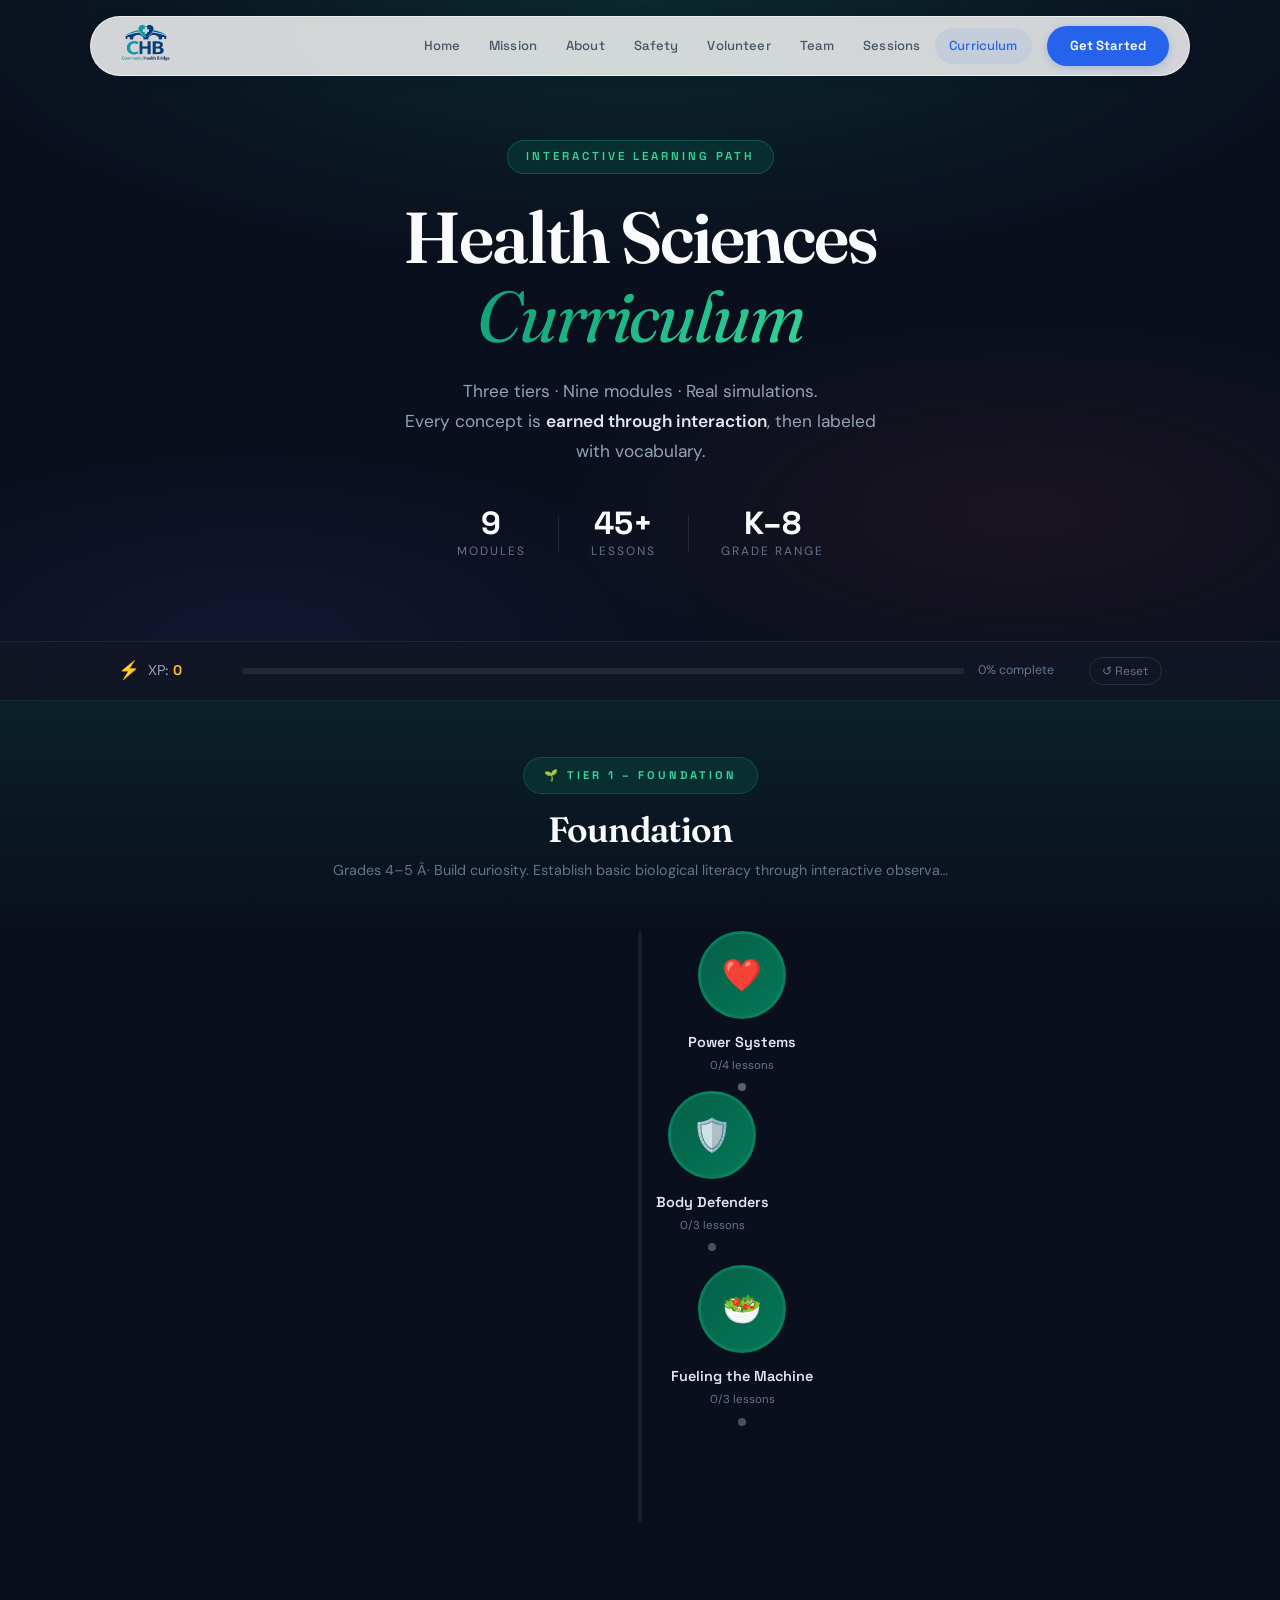
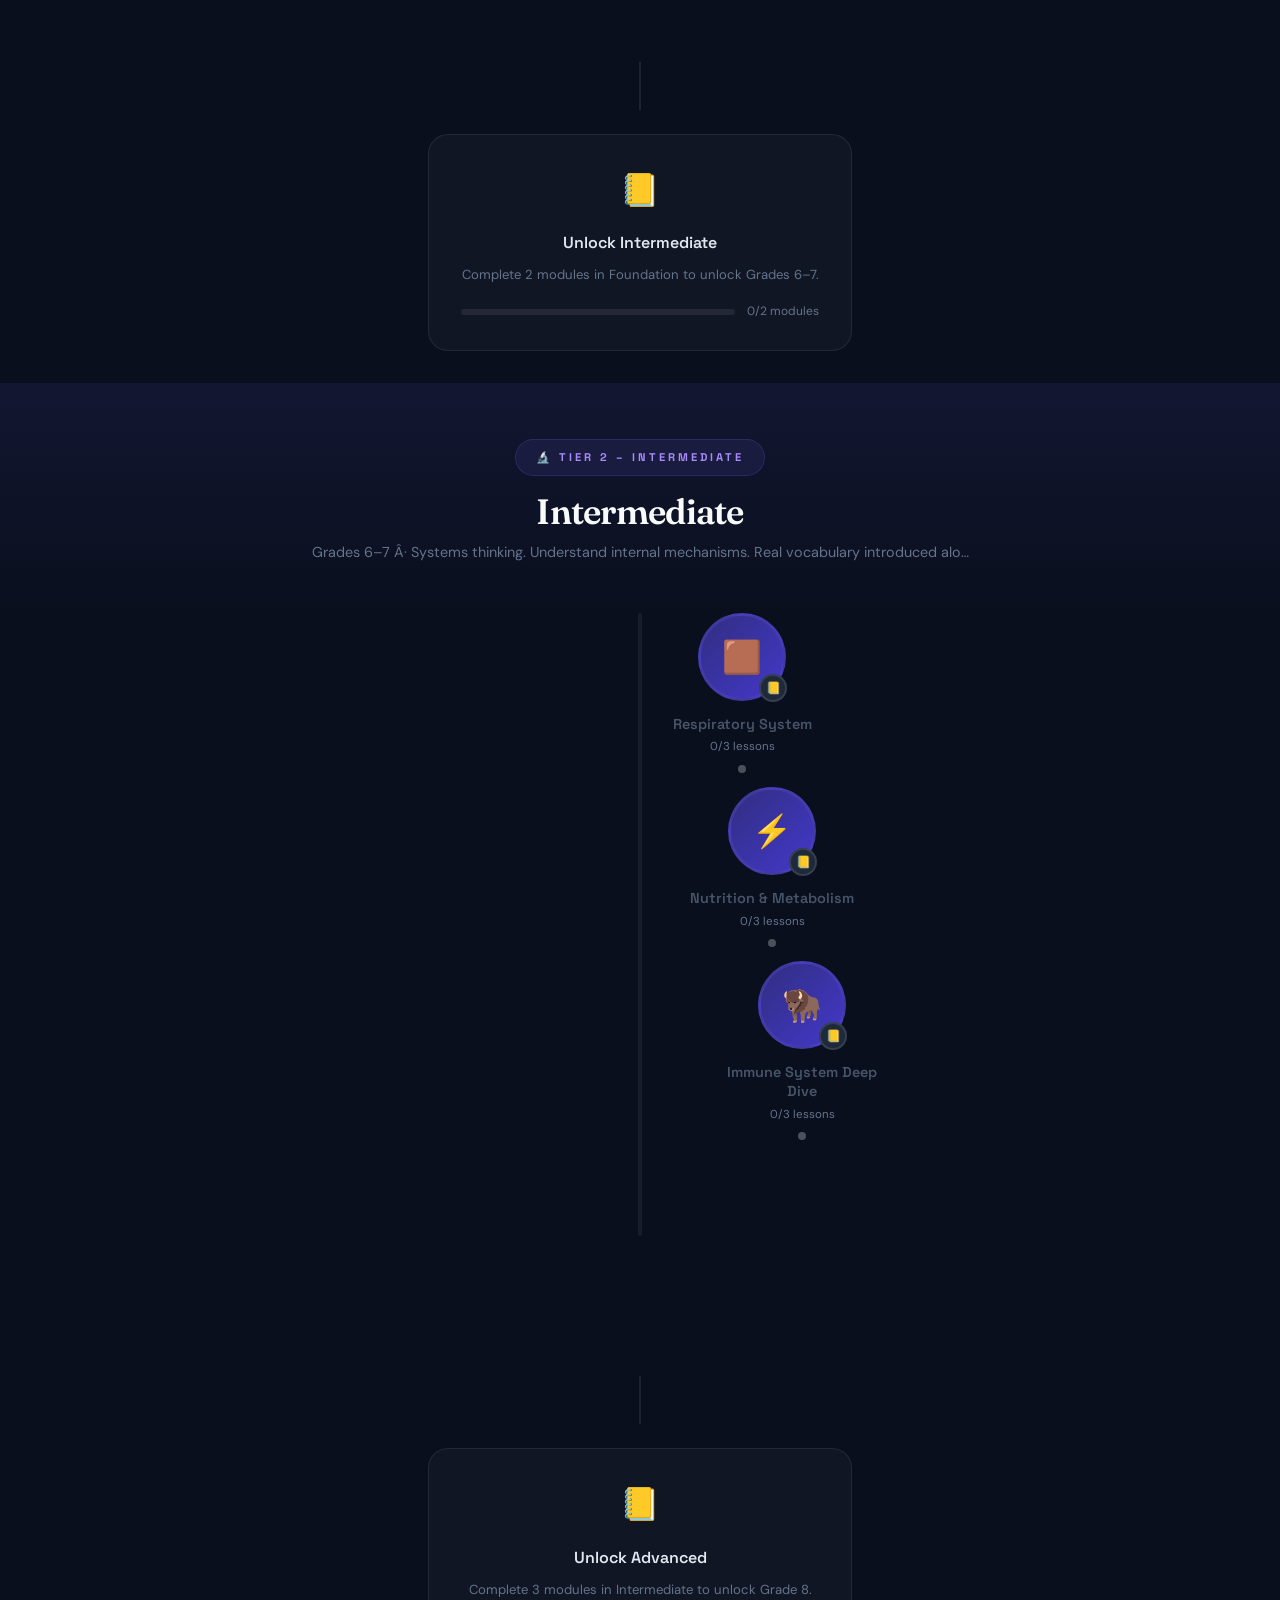
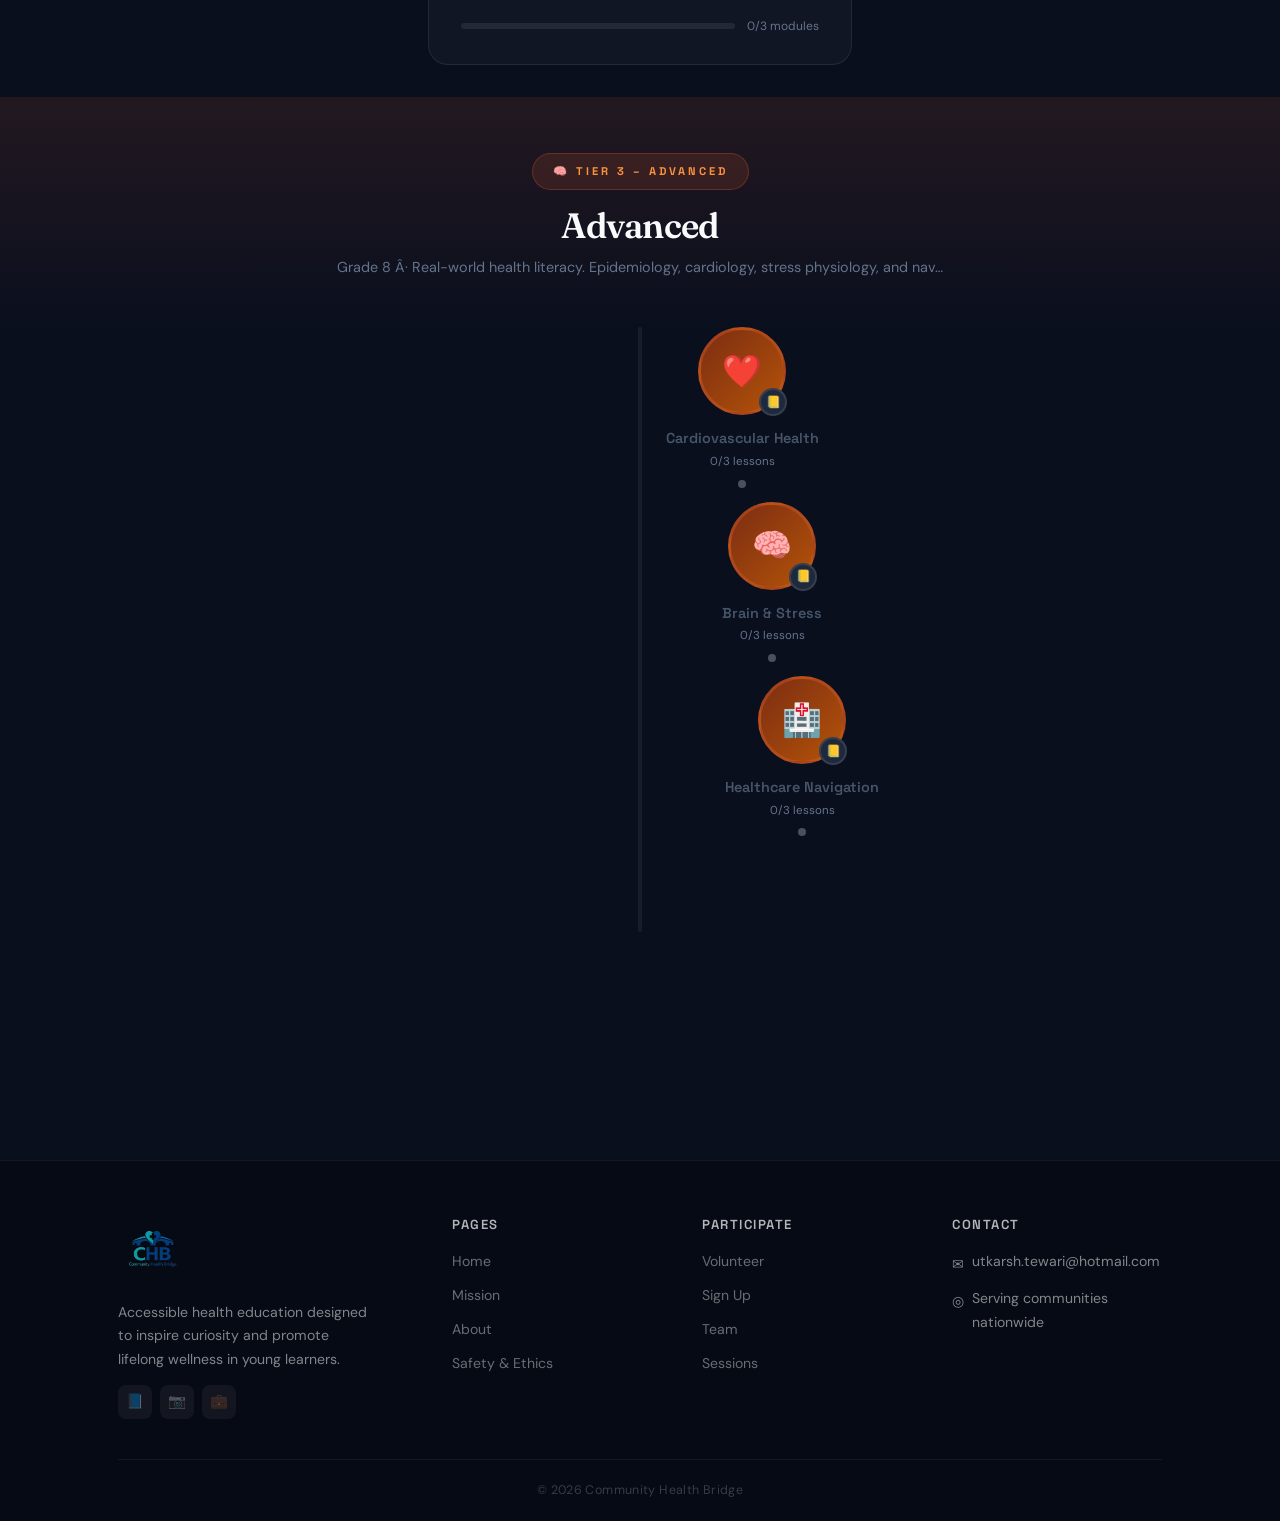
==== curriculum.html @ a16e83b5 "v4 added curriculum" ====
<!DOCTYPE html>
<html lang="en">
<head>
  <meta charset="UTF-8">
  <meta name="viewport" content="width=device-width, initial-scale=1.0">
  <meta name="description" content="CHB Health Sciences — Interactive curriculum for grades 4–8. Learn human biology through hands-on simulations.">
  <title>Curriculum — Community Health Bridge</title>
  <link rel="preconnect" href="https://fonts.googleapis.com">
  <link rel="preconnect" href="https://fonts.gstatic.com" crossorigin>
  <link href="https://fonts.googleapis.com/css2?family=DM+Sans:ital,wght@0,400;0,500;0,600;1,400;1,500&family=Space+Grotesk:wght@400;500;600;700&family=Fraunces:ital,wght@0,600;1,600&display=swap" rel="stylesheet">
  <link rel="stylesheet" href="styles.css">
  <link rel="stylesheet" href="curriculum.css">
</head>
<body class="curriculum-page">
  <div id="navbar-placeholder"></div>

  <!-- ======== HERO ======== -->
  <section class="curr-hero">
    <div class="curr-hero-bg"></div>
    <div class="container curr-hero-inner">
      <div class="curr-hero-badge">Interactive Learning Path</div>
      <h1 class="curr-hero-title">Health Sciences<br><em class="curr-hero-em">Curriculum</em></h1>
      <p class="curr-hero-sub">Three tiers · Nine modules · Real simulations.<br>Every concept is <strong>earned through interaction</strong>, then labeled with vocabulary.</p>
      <div class="curr-hero-stats">
        <div class="curr-stat"><span class="curr-stat-num">9</span><span class="curr-stat-label">Modules</span></div>
        <div class="curr-stat-div"></div>
        <div class="curr-stat"><span class="curr-stat-num">45+</span><span class="curr-stat-label">Lessons</span></div>
        <div class="curr-stat-div"></div>
        <div class="curr-stat"><span class="curr-stat-num">K–8</span><span class="curr-stat-label">Grade Range</span></div>
      </div>
    </div>
  </section>

  <!-- ======== XP BAR ======== -->
  <div class="curr-xp-bar" id="xp-bar">
    <div class="container curr-xp-inner">
      <div class="curr-xp-left">
        <span class="curr-xp-icon">⚡</span>
        <span class="curr-xp-label">XP: <strong id="xp-count">0</strong></span>
      </div>
      <div class="curr-xp-mid">
        <div class="curr-progress-track">
          <div class="curr-progress-fill" id="overall-progress-fill" style="width:0%"></div>
        </div>
        <span class="curr-xp-pct" id="overall-progress-pct">0% complete</span>
      </div>
      <div class="curr-xp-right">
        <button class="curr-reset-btn" id="reset-progress-btn" title="Reset progress">↺ Reset</button>
      </div>
    </div>
  </div>

  <!-- ======== LEARNING PATH ======== -->
  <main class="curr-path" id="curriculum-path">
    <!-- Populated by curriculum.js -->
  </main>

  <!-- ======== LESSON MODAL ======== -->
  <div class="lesson-overlay" id="lesson-overlay" aria-modal="true" role="dialog" aria-label="Lesson" hidden>
    <div class="lesson-modal" id="lesson-modal">
      <!-- Header -->
      <div class="lesson-header" id="lesson-header">
        <div class="lesson-header-left">
          <button class="lesson-close-btn" id="lesson-close-btn" aria-label="Close lesson">✕</button>
          <div class="lesson-breadcrumb" id="lesson-breadcrumb"></div>
        </div>
        <div class="lesson-progress-dots" id="lesson-progress-dots"></div>
        <div class="lesson-header-right">
          <span class="lesson-xp-badge" id="lesson-xp-badge">+10 XP</span>
        </div>
      </div>
      <!-- Content -->
      <div class="lesson-content" id="lesson-content"></div>
      <!-- Footer -->
      <div class="lesson-footer" id="lesson-footer">
        <button class="lesson-back-btn" id="lesson-back-btn">← Back</button>
        <button class="lesson-continue-btn" id="lesson-continue-btn">Continue →</button>
      </div>
    </div>
  </div>

  <!-- ======== MODULE OVERVIEW MODAL ======== -->
  <div class="module-overlay" id="module-overlay" hidden>
    <div class="module-modal" id="module-modal">
      <button class="lesson-close-btn module-close-btn" id="module-close-btn">✕</button>
      <div id="module-modal-content"></div>
    </div>
  </div>

  <!-- ======== XP TOAST ======== -->
  <div class="xp-toast" id="xp-toast" aria-live="polite"></div>

  <div id="footer-placeholder"></div>
  <script src="components.js"></script>
  <script>loadComponents('curriculum');</script>
  <script src="script.js"></script>
  <script src="curriculum.js"></script>
</body>
</html>
---- styles.css ----
/* ============================================
   Community Health Bridge — Liquid Glass Design
   Clean · Minimal · Glassmorphism
   ============================================ */

/* ---------- CSS Custom Properties ---------- */
:root {
  /* Colors — Clean Blue, no purple */
  --blue: #2563EB;
  --blue-light: #3b82f6;
  --blue-deep: #1e40af;
  --blue-bg: #0f1d3a;
  --blue-darkest: #0a1628;
  --teal: #06b6d4;
  --teal-muted: #22d3ee;
  --green: #34d399;

  --white: #ffffff;
  --off-white: #f8fafc;
  --gray-50: #f1f5f9;
  --gray-100: #e2e8f0;
  --gray-200: #cbd5e1;
  --gray-400: #94a3b8;
  --gray-500: #64748b;
  --gray-600: #475569;
  --gray-700: #334155;
  --gray-800: #1e293b;
  --gray-900: #0f172a;

  /* Glass */
  --glass-bg: rgba(255, 255, 255, 0.06);
  --glass-border: rgba(255, 255, 255, 0.1);
  --glass-blur: blur(20px);
  --glass-bg-light: rgba(255, 255, 255, 0.65);
  --glass-border-light: rgba(255, 255, 255, 0.8);
  --glass-blur-light: blur(16px);
  --glass-shadow: 0 8px 32px rgba(0, 0, 0, 0.08);
  --glass-shadow-hover: 0 16px 48px rgba(0, 0, 0, 0.12);

  /* Typography */
  --font-display: 'Space Grotesk', sans-serif;
  --font-body: 'DM Sans', sans-serif;

  /* Spacing */
  --section-py: 100px;
  --container-max: 1100px;

  /* Radius */
  --r-sm: 10px;
  --r-md: 14px;
  --r-lg: 20px;
  --r-xl: 28px;
  --r-pill: 100px;

  /* Transitions */
  --ease: cubic-bezier(0.4, 0, 0.2, 1);
  --t-fast: 0.18s var(--ease);
  --t-base: 0.3s var(--ease);
  --t-slow: 0.5s var(--ease);
}

/* ---------- Reset ---------- */
*,
*::before,
*::after {
  margin: 0;
  padding: 0;
  box-sizing: border-box;
}

html {
  scroll-behavior: smooth;
  scroll-padding-top: 80px;
}

body {
  font-family: var(--font-body);
  font-size: 16px;
  line-height: 1.7;
  color: var(--gray-700);
  background: var(--off-white);
  -webkit-font-smoothing: antialiased;
  -moz-osx-font-smoothing: grayscale;
  overflow-x: hidden;
}

img {
  max-width: 100%;
  height: auto;
  display: block;
}

a {
  text-decoration: none;
  color: inherit;
  transition: color var(--t-fast);
}

ul,
ol {
  list-style: none;
}

button {
  font-family: var(--font-body);
  cursor: pointer;
  border: none;
}

input,
select,
textarea {
  font-family: var(--font-body);
  font-size: 1rem;
}

/* ---------- Layout ---------- */
.container {
  max-width: var(--container-max);
  margin: 0 auto;
  padding: 0 28px;
}

.sr-only {
  position: absolute;
  width: 1px;
  height: 1px;
  padding: 0;
  margin: -1px;
  overflow: hidden;
  clip: rect(0, 0, 0, 0);
  white-space: nowrap;
  border: 0;
}


/* ---------- Typography System ---------- */
h1,
h2,
h3,
h4,
h5,
h6 {
  font-family: var(--font-display);
  font-weight: 700;
  line-height: 1.15;
  color: var(--gray-900);
  letter-spacing: -0.02em;
}

h1 {
  font-size: clamp(2.6rem, 5.5vw, 3.8rem);
  letter-spacing: -0.035em;
}

h2 {
  font-size: clamp(1.7rem, 3.5vw, 2.4rem);
  letter-spacing: -0.025em;
}

h3 {
  font-size: clamp(1.1rem, 2vw, 1.35rem);
}

/* Emphasis system — not just bold */
.label {
  display: inline-block;
  font-family: var(--font-display);
  font-size: 0.72rem;
  font-weight: 500;
  letter-spacing: 4px;
  text-transform: uppercase;
  color: var(--blue);
  margin-bottom: 16px;
}

.label--light {
  color: var(--teal-muted);
  opacity: 0.8;
}

.subtitle {
  font-size: 1.12rem;
  font-weight: 400;
  color: var(--gray-500);
  max-width: 540px;
  line-height: 1.75;
}

.subtitle--center {
  text-align: center;
  margin: 0 auto;
}

/* Italic emphasis */
em,
.em {
  font-style: italic;
  font-weight: 400;
  color: var(--blue);
}

/* Light-weight emphasis */
.light {
  font-weight: 300;
  letter-spacing: 0.01em;
}

/* Mono/technical emphasis */
.mono {
  font-family: 'Space Mono', 'DM Mono', monospace;
  font-size: 0.9em;
  letter-spacing: 0.03em;
}

/* Large quote text */
.lead {
  font-family: var(--font-display);
  font-size: 1.35rem;
  font-weight: 400;
  line-height: 1.65;
  color: var(--gray-800);
  letter-spacing: -0.01em;
}

.section-header {
  text-align: center;
  margin-bottom: 56px;
}

.section-header h2 {
  margin-bottom: 14px;
}


/* ---------- Buttons ---------- */
.btn {
  display: inline-flex;
  align-items: center;
  justify-content: center;
  gap: 8px;
  padding: 13px 32px;
  font-family: var(--font-display);
  font-size: 0.88rem;
  font-weight: 600;
  border-radius: var(--r-pill);
  transition: all var(--t-base);
  letter-spacing: 0.02em;
  cursor: pointer;
  line-height: 1;
}

.btn--solid {
  background: var(--blue);
  color: var(--white);
  box-shadow: 0 2px 12px rgba(37, 99, 235, 0.25);
}

.btn--solid:hover {
  background: var(--blue-light);
  transform: translateY(-2px);
  box-shadow: 0 8px 24px rgba(37, 99, 235, 0.3);
}

.btn--glass {
  background: rgba(255, 255, 255, 0.1);
  color: var(--white);
  border: 1px solid rgba(255, 255, 255, 0.2);
  backdrop-filter: blur(8px);
}

.btn--glass:hover {
  background: rgba(255, 255, 255, 0.18);
  border-color: rgba(255, 255, 255, 0.35);
  transform: translateY(-2px);
}

.btn--outline {
  background: transparent;
  color: var(--blue);
  border: 1.5px solid var(--gray-200);
}

.btn--outline:hover {
  border-color: var(--blue);
  background: rgba(37, 99, 235, 0.04);
  transform: translateY(-1px);
}

.btn--white {
  background: var(--white);
  color: var(--blue);
  box-shadow: 0 2px 12px rgba(0, 0, 0, 0.08);
}

.btn--white:hover {
  transform: translateY(-2px);
  box-shadow: 0 8px 24px rgba(0, 0, 0, 0.12);
}

.btn-group {
  display: flex;
  gap: 14px;
  flex-wrap: wrap;
}


/* ---------- Glass Card ---------- */
.glass-card {
  background: var(--glass-bg-light);
  backdrop-filter: var(--glass-blur-light);
  -webkit-backdrop-filter: var(--glass-blur-light);
  border: 1px solid var(--glass-border-light);
  border-radius: var(--r-lg);
  box-shadow: var(--glass-shadow);
  transition: all var(--t-base);
}

.glass-card:hover {
  box-shadow: var(--glass-shadow-hover);
  transform: translateY(-4px);
  border-color: rgba(37, 99, 235, 0.15);
}

/* Dark glass */
.glass-dark {
  background: var(--glass-bg);
  backdrop-filter: var(--glass-blur);
  -webkit-backdrop-filter: var(--glass-blur);
  border: 1px solid var(--glass-border);
  border-radius: var(--r-lg);
}


/* ---------- Scroll Animations ---------- */
.reveal {
  opacity: 0;
  transform: translateY(28px);
  transition: opacity 0.65s var(--ease), transform 0.65s var(--ease);
}

.reveal.visible {
  opacity: 1;
  transform: translateY(0);
}

.reveal-left {
  opacity: 0;
  transform: translateX(-32px);
  transition: opacity 0.65s var(--ease), transform 0.65s var(--ease);
}

.reveal-left.visible {
  opacity: 1;
  transform: translateX(0);
}

.reveal-right {
  opacity: 0;
  transform: translateX(32px);
  transition: opacity 0.65s var(--ease), transform 0.65s var(--ease);
}

.reveal-right.visible {
  opacity: 1;
  transform: translateX(0);
}

.delay-1 {
  transition-delay: 0.08s;
}

.delay-2 {
  transition-delay: 0.16s;
}

.delay-3 {
  transition-delay: 0.24s;
}

.delay-4 {
  transition-delay: 0.32s;
}


/* ============================================
   NAVBAR
   ============================================ */
#navbar-placeholder {
  min-height: 0;
}

.navbar {
  position: fixed;
  top: 16px;
  left: 50%;
  transform: translateX(-50%);
  z-index: 1000;
  width: calc(100% - 48px);
  max-width: 1100px;
  background: rgba(255, 255, 255, 0.82);
  backdrop-filter: blur(18px);
  -webkit-backdrop-filter: blur(18px);
  border: 1px solid rgba(255, 255, 255, 0.6);
  border-radius: 100px;
  box-shadow: 0 1px 20px rgba(0, 0, 0, 0.04);
  padding: 0 8px;
  height: 60px;
  transition: all var(--t-base);
}


.navbar .container {
  display: flex;
  align-items: center;
  justify-content: space-between;
  height: 100%;
  max-width: 100%;
  padding: 0 12px;
}

/* Logo */
.nav-logo {
  display: flex;
  align-items: center;
  gap: 10px;
  text-decoration: none;
}

.nav-logo:hover {
  opacity: 0.9;
}

.logo-img {
  height: 70px;
  width: auto;
  display: block;
}

.logo-mark {
  width: 34px;
  height: 34px;
  border-radius: 10px;
  background: linear-gradient(135deg, var(--blue), var(--teal));
  display: flex;
  align-items: center;
  justify-content: center;
  font-size: 0.95rem;
  color: var(--white);
  flex-shrink: 0;
}

.logo-text {
  font-family: var(--font-display);
  font-weight: 700;
  font-size: 0.95rem;
  line-height: 1.2;
  color: var(--white);
  letter-spacing: -0.01em;
  transition: color var(--t-base);
}

.logo-text span {
  display: block;
  font-weight: 400;
  font-size: 0.68rem;
  letter-spacing: 2px;
  text-transform: uppercase;
  opacity: 0.55;
}


/* Nav links */
.nav-menu {
  display: flex;
  align-items: center;
  gap: 1px;
}

.nav-link {
  padding: 7px 14px;
  font-family: var(--font-display);
  font-size: 0.82rem;
  font-weight: 500;
  color: var(--gray-600);
  border-radius: 100px;
  transition: all var(--t-fast);
  letter-spacing: 0.01em;
}

.nav-link:hover,
.nav-link.active {
  color: var(--blue);
  background: rgba(37, 99, 235, 0.08);
}


.nav-cta {
  margin-left: 14px;
  padding: 8px 22px;
  font-family: var(--font-display);
  font-size: 0.82rem;
  font-weight: 600;
  color: var(--white);
  background: var(--blue);
  border: 1px solid transparent;
  border-radius: var(--r-pill);
  transition: all var(--t-base);
  cursor: pointer;
  letter-spacing: 0.01em;
  box-shadow: 0 2px 10px rgba(37, 99, 235, 0.25);
}


.nav-cta:hover {
  background: rgba(255, 255, 255, 0.22);
  border-color: rgba(255, 255, 255, 0.4);
}

.navbar.scrolled .nav-cta:hover {
  background: var(--blue-light);
  box-shadow: 0 4px 16px rgba(37, 99, 235, 0.3);
}

/* Hamburger */
.nav-hamburger {
  display: none;
  flex-direction: column;
  gap: 5px;
  background: none;
  padding: 4px;
}

.nav-hamburger span {
  width: 22px;
  height: 2px;
  background: var(--white);
  border-radius: 2px;
  transition: all var(--t-base);
}

.navbar.scrolled .nav-hamburger span {
  background: var(--gray-700);
}

.nav-hamburger.open span:nth-child(1) {
  transform: rotate(45deg) translate(5px, 5px);
}

.nav-hamburger.open span:nth-child(2) {
  opacity: 0;
}

.nav-hamburger.open span:nth-child(3) {
  transform: rotate(-45deg) translate(5px, -5px);
}

.nav-overlay {
  display: none;
  position: fixed;
  inset: 0;
  background: rgba(0, 0, 0, 0.3);
  backdrop-filter: blur(4px);
  z-index: 999;
}

.nav-overlay.show {
  display: block;
}


/* ============================================
   PAGE HERO
   ============================================ */
.page-hero {
  position: relative;
  padding: 160px 0 88px;
  background: var(--blue-darkest);
  overflow: hidden;
  color: var(--white);
}

/* Liquid glass background */
.page-hero::before {
  content: '';
  position: absolute;
  inset: 0;
  background:
    radial-gradient(ellipse 60% 50% at 20% 80%, rgba(37, 99, 235, 0.25) 0%, transparent 70%),
    radial-gradient(ellipse 50% 40% at 75% 20%, rgba(6, 182, 212, 0.12) 0%, transparent 70%);
}

/* Subtle noise texture */
.page-hero::after {
  content: '';
  position: absolute;
  inset: 0;
  opacity: 0.03;
  background-image: url("data:image/svg+xml,%3Csvg viewBox='0 0 256 256' xmlns='http://www.w3.org/2000/svg'%3E%3Cfilter id='n'%3E%3CfeTurbulence type='fractalNoise' baseFrequency='0.85' numOctaves='4' stitchTiles='stitch'/%3E%3C/filter%3E%3Crect width='100%25' height='100%25' filter='url(%23n)'/%3E%3C/svg%3E");
}

.page-hero .container {
  position: relative;
  z-index: 2;
}

.page-hero h1 {
  color: var(--white);
  margin-bottom: 18px;
  max-width: 640px;
}

.page-hero .subtitle {
  color: rgba(255, 255, 255, 0.55);
  margin-bottom: 0;
}

/* Home hero — full viewport */
.hero--home {
  min-height: 100vh;
  display: flex;
  align-items: center;
  padding: 0;
}

.hero--home .container {
  display: grid;
  grid-template-columns: 1fr 1fr;
  gap: 56px;
  align-items: center;
  padding-top: 80px;
}

.hero-content {
  max-width: 520px;
}

.hero-eyebrow {
  display: inline-flex;
  align-items: center;
  gap: 10px;
  padding: 7px 18px;
  border-radius: var(--r-pill);
  font-family: var(--font-display);
  font-size: 0.76rem;
  font-weight: 500;
  letter-spacing: 1.5px;
  text-transform: uppercase;
  color: rgba(255, 255, 255, 0.7);
  margin-bottom: 28px;
  background: rgba(255, 255, 255, 0.06);
  border: 1px solid rgba(255, 255, 255, 0.1);
  backdrop-filter: blur(8px);
}

.hero-eyebrow .dot {
  width: 6px;
  height: 6px;
  background: var(--teal-muted);
  border-radius: 50%;
  animation: dot-pulse 2.5s ease infinite;
}

@keyframes dot-pulse {

  0%,
  100% {
    opacity: 1;
  }

  50% {
    opacity: 0.3;
  }
}

.hero-content h1 {
  max-width: none;
}

.hero-content .subtitle {
  color: rgba(255, 255, 255, 0.5);
  margin-bottom: 32px;
}

.hero-visual {
  position: relative;
  display: flex;
  justify-content: center;
}

.hero-visual img {
  width: 100%;
  max-width: 480px;
  border-radius: var(--r-xl);
  box-shadow: 0 24px 60px rgba(0, 0, 0, 0.4);
}

/* Floating glass accents on hero image */
.hero-visual::before {
  content: '';
  position: absolute;
  width: 160px;
  height: 160px;
  top: -20px;
  right: -10px;
  background: rgba(6, 182, 212, 0.08);
  border: 1px solid rgba(6, 182, 212, 0.12);
  border-radius: 50%;
  filter: blur(1px);
}

.hero-visual::after {
  content: '';
  position: absolute;
  width: 100px;
  height: 100px;
  bottom: -10px;
  left: 10px;
  background: rgba(37, 99, 235, 0.1);
  border: 1px solid rgba(37, 99, 235, 0.12);
  border-radius: 50%;
  filter: blur(1px);
}


/* ============================================
   CONTENT SECTIONS
   ============================================ */
.section {
  padding: var(--section-py) 0;
}

.section--tinted {
  background: var(--gray-50);
}

/* ---------- Two-column layout ---------- */
.split {
  display: grid;
  grid-template-columns: 1fr 1fr;
  gap: 64px;
  align-items: start;
}

.split--center {
  align-items: center;
}

/* ---------- Overview (homepage) ---------- */
.overview-text h2 {
  margin-bottom: 16px;
}

.overview-text p {
  color: var(--gray-500);
  margin-bottom: 14px;
  font-size: 1.02rem;
}

.tag-row {
  display: flex;
  flex-wrap: wrap;
  gap: 8px;
  margin-top: 24px;
}

.tag {
  display: inline-flex;
  align-items: center;
  gap: 6px;
  padding: 6px 16px;
  font-family: var(--font-display);
  font-size: 0.78rem;
  font-weight: 500;
  color: var(--blue);
  background: rgba(37, 99, 235, 0.06);
  border-radius: var(--r-pill);
  letter-spacing: 0.02em;
}

.tag::before {
  content: '';
  width: 5px;
  height: 5px;
  background: var(--blue);
  border-radius: 50%;
  opacity: 0.6;
}

.overview-graphic {
  border-radius: var(--r-xl);
  padding: 48px 36px;
  text-align: center;
  background: linear-gradient(145deg, var(--gray-50), rgba(37, 99, 235, 0.04));
  border: 1px solid var(--gray-100);
}

.overview-graphic .icon-lg {
  font-size: 3.2rem;
  margin-bottom: 14px;
}

.overview-graphic h3 {
  margin-bottom: 6px;
}

.overview-graphic p {
  color: var(--gray-500);
  font-size: 0.92rem;
}


/* ---------- Card Grids ---------- */
.card-grid {
  display: grid;
  gap: 22px;
}

.card-grid--4 {
  grid-template-columns: repeat(4, 1fr);
}

.card-grid--3 {
  grid-template-columns: repeat(3, 1fr);
}

.card-grid--2 {
  grid-template-columns: repeat(2, 1fr);
}

/* Program / Highlight Card */
.feature-card {
  padding: 32px 26px;
  position: relative;
  overflow: hidden;
}

.feature-card .card-icon {
  width: 48px;
  height: 48px;
  border-radius: var(--r-sm);
  background: rgba(37, 99, 235, 0.07);
  display: flex;
  align-items: center;
  justify-content: center;
  font-size: 1.3rem;
  margin-bottom: 18px;
  transition: all var(--t-base);
}

.feature-card:hover .card-icon {
  background: var(--blue);
  transform: scale(1.08);
}

.feature-card:hover .card-icon span {
  filter: brightness(10);
}

.feature-card h3 {
  font-size: 1.08rem;
  margin-bottom: 10px;
}

.feature-card p {
  color: var(--gray-500);
  font-size: 0.9rem;
  line-height: 1.65;
}

.feature-card .tag-list {
  display: flex;
  flex-wrap: wrap;
  gap: 6px;
  margin-top: 14px;
}

.feature-card .tag-list .mini-tag {
  padding: 3px 12px;
  background: rgba(37, 99, 235, 0.06);
  color: var(--blue);
  border-radius: var(--r-pill);
  font-size: 0.75rem;
  font-weight: 500;
  font-family: var(--font-display);
}

/* Accent line on hover */
.feature-card::after {
  content: '';
  position: absolute;
  top: 0;
  left: 0;
  right: 0;
  height: 2px;
  background: linear-gradient(90deg, var(--blue), var(--teal));
  transform: scaleX(0);
  transform-origin: left;
  transition: transform var(--t-base);
}

.feature-card:hover::after {
  transform: scaleX(1);
}


/* ---------- Why-item / Info-item ---------- */
.info-list {
  display: flex;
  flex-direction: column;
  gap: 14px;
}

.info-item {
  display: flex;
  align-items: flex-start;
  gap: 14px;
  padding: 20px;
  border-radius: var(--r-md);
  background: var(--white);
  border: 1px solid var(--gray-100);
  transition: all var(--t-base);
}

.info-item:hover {
  box-shadow: var(--glass-shadow);
  border-color: rgba(37, 99, 235, 0.1);
}

.info-icon {
  width: 42px;
  height: 42px;
  min-width: 42px;
  border-radius: var(--r-sm);
  background: rgba(37, 99, 235, 0.06);
  display: flex;
  align-items: center;
  justify-content: center;
  font-size: 1.1rem;
}

.info-item h4 {
  font-family: var(--font-display);
  font-size: 0.95rem;
  font-weight: 600;
  margin-bottom: 3px;
}

.info-item p {
  font-size: 0.88rem;
  color: var(--gray-500);
}


/* ---------- Mission ---------- */
.mission-quote {
  padding: 36px;
  border-left: 3px solid var(--blue);
  background: linear-gradient(135deg, rgba(37, 99, 235, 0.03), transparent);
  border-radius: 2px var(--r-lg) var(--r-lg) 2px;
}

.mission-quote .lead {
  margin-bottom: 14px;
}

.mission-quote p {
  color: var(--gray-500);
  font-size: 0.98rem;
}

.vision-card {
  margin-top: 28px;
  padding: 28px 32px;
  border-radius: var(--r-md);
  background: var(--gray-50);
  border: 1px solid var(--gray-100);
}

.vision-card h3 {
  color: var(--blue);
  font-size: 1.05rem;
  margin-bottom: 10px;
}

.vision-card p {
  color: var(--gray-500);
  font-size: 0.95rem;
}


/* ---------- Volunteer ---------- */
.role-list {
  display: flex;
  flex-direction: column;
  gap: 12px;
}

.role-card {
  display: flex;
  align-items: center;
  gap: 14px;
  padding: 18px 20px;
  border-radius: var(--r-md);
  background: var(--white);
  border: 1px solid var(--gray-100);
  transition: all var(--t-base);
}

.role-card:hover {
  border-color: rgba(37, 99, 235, 0.2);
  box-shadow: var(--glass-shadow);
}

.role-icon {
  width: 40px;
  height: 40px;
  min-width: 40px;
  border-radius: var(--r-sm);
  background: rgba(37, 99, 235, 0.06);
  display: flex;
  align-items: center;
  justify-content: center;
  font-size: 1.05rem;
}

.role-card h4 {
  font-family: var(--font-display);
  font-size: 0.92rem;
  font-weight: 600;
}

.role-card p {
  font-size: 0.82rem;
  color: var(--gray-500);
  margin-top: 2px;
}

.check-list {
  display: flex;
  flex-direction: column;
  gap: 10px;
}

.check-list li {
  display: flex;
  align-items: center;
  gap: 10px;
  font-size: 0.92rem;
  color: var(--gray-600);
}

.check-list li::before {
  content: '✓';
  width: 22px;
  height: 22px;
  min-width: 22px;
  background: rgba(37, 99, 235, 0.07);
  color: var(--blue);
  border-radius: 50%;
  display: flex;
  align-items: center;
  justify-content: center;
  font-size: 0.65rem;
  font-weight: 700;
}

.vol-section {
  margin-bottom: 28px;
}

.vol-section h4 {
  font-family: var(--font-display);
  font-size: 0.88rem;
  font-weight: 600;
  letter-spacing: 1.5px;
  text-transform: uppercase;
  color: var(--gray-400);
  margin-bottom: 14px;
}


/* ---------- Sign Up / Form ---------- */
.split--signup {
  grid-template-columns: 1fr 1.1fr;
}


.signup-info h3 {
  margin-bottom: 14px;
  font-size: 1.25rem;
}

.signup-info p {
  color: var(--gray-500);
  margin-bottom: 28px;
  font-size: 1rem;
  line-height: 1.7;
}

.benefit-list {
  display: flex;
  flex-direction: column;
  gap: 18px;
}

.benefit {
  display: flex;
  align-items: flex-start;
  gap: 14px;
}

.benefit-icon {
  width: 40px;
  height: 40px;
  min-width: 40px;
  border-radius: var(--r-sm);
  background: rgba(37, 99, 235, 0.06);
  display: flex;
  align-items: center;
  justify-content: center;
  font-size: 1rem;
}

.benefit h4 {
  font-family: var(--font-display);
  font-size: 0.92rem;
  font-weight: 600;
  margin-bottom: 2px;
}

.benefit p {
  font-size: 0.86rem;
  color: var(--gray-500);
  margin-bottom: 0;
}

.form-card {
  padding: 36px;
  border-radius: var(--r-xl);
  background: var(--white);
  border: 1px solid var(--gray-100);
  box-shadow: var(--glass-shadow);
}

.form-group {
  margin-bottom: 18px;
}

.form-group label {
  display: block;
  font-family: var(--font-display);
  font-size: 0.82rem;
  font-weight: 600;
  color: var(--gray-700);
  margin-bottom: 6px;
  letter-spacing: 0.02em;
}

.form-group label .req {
  color: #ef4444;
  margin-left: 2px;
}

.form-group label .opt {
  color: var(--gray-400);
  font-weight: 400;
  font-size: 0.78rem;
}

.form-group input,
.form-group select,
.form-group textarea {
  width: 100%;
  padding: 11px 14px;
  background: var(--gray-50);
  border: 1.5px solid var(--gray-100);
  border-radius: var(--r-sm);
  color: var(--gray-800);
  transition: all var(--t-fast);
}

.form-group input:focus,
.form-group select:focus,
.form-group textarea:focus {
  border-color: var(--blue);
  box-shadow: 0 0 0 3px rgba(37, 99, 235, 0.08);
  outline: none;
  background: var(--white);
}

.form-group textarea {
  resize: vertical;
  min-height: 90px;
}

.form-row {
  display: grid;
  grid-template-columns: 1fr 1fr;
  gap: 14px;
}

.form-submit {
  width: 100%;
  padding: 14px;
  font-size: 0.95rem;
  border-radius: var(--r-pill);
  margin-top: 4px;
}

.form-success {
  display: none;
  text-align: center;
  padding: 40px 20px;
}

.form-success.show {
  display: block;
}

.form-success-icon {
  width: 56px;
  height: 56px;
  margin: 0 auto 14px;
  background: rgba(37, 99, 235, 0.07);
  border-radius: 50%;
  display: flex;
  align-items: center;
  justify-content: center;
  font-size: 1.5rem;
}

.form-success h3 {
  font-size: 1.2rem;
  margin-bottom: 6px;
}

.form-success p {
  color: var(--gray-500);
  font-size: 0.92rem;
}


/* ---------- Team ---------- */
.team-grid {
  display: grid;
  grid-template-columns: repeat(4, 1fr);
  gap: 24px;
}

.team-card {
  padding: 32px 22px;
  text-align: center;
}

.team-avatar {
  width: 80px;
  height: 80px;
  border-radius: 50%;
  background: linear-gradient(135deg, rgba(37, 99, 235, 0.08), rgba(6, 182, 212, 0.08));
  border: 2px solid var(--glass-border-light);
  display: flex;
  align-items: center;
  justify-content: center;
  font-size: 2rem;
  margin: 0 auto 18px;
  transition: all var(--t-base);
}

.team-card:hover .team-avatar {
  transform: scale(1.08);
  border-color: var(--blue);
  background: linear-gradient(135deg, rgba(37, 99, 235, 0.14), rgba(6, 182, 212, 0.14));
}

.team-photo {
  width: 110px;
  height: 110px;
  border-radius: 50%;
  object-fit: cover;
  margin: 0 auto 18px;
  border: 3px solid var(--gray-50);
  box-shadow: 0 4px 14px rgba(0, 0, 0, 0.06);
  transition: all var(--t-base);
}

.team-card:hover .team-photo {
  border-color: var(--blue);
  transform: scale(1.05);
}

.team-card h3 {
  font-size: 1.05rem;
  margin-bottom: 4px;
}

.team-role {
  font-family: var(--font-display);
  font-size: 0.8rem;
  font-weight: 500;
  color: var(--blue);
  margin-bottom: 12px;
  letter-spacing: 0.03em;
}

.team-bio {
  font-size: 0.86rem;
  color: var(--gray-500);
  line-height: 1.6;
}


/* ---------- Sessions ---------- */
.session-card {
  padding: 30px;
  position: relative;
  overflow: hidden;
}

.session-card::before {
  content: '';
  position: absolute;
  top: 0;
  left: 0;
  right: 0;
  height: 2px;
  background: linear-gradient(90deg, var(--blue), var(--teal));
}

.session-date {
  display: inline-flex;
  align-items: center;
  gap: 6px;
  padding: 5px 14px;
  background: rgba(37, 99, 235, 0.06);
  color: var(--blue);
  border-radius: var(--r-pill);
  font-family: var(--font-display);
  font-size: 0.78rem;
  font-weight: 600;
  margin-bottom: 14px;
  letter-spacing: 0.02em;
}

.session-card h3 {
  font-size: 1.06rem;
  margin-bottom: 6px;
}

.session-location {
  display: flex;
  align-items: center;
  gap: 6px;
  font-size: 0.84rem;
  color: var(--gray-400);
  margin-bottom: 12px;
  font-style: italic;
}

.session-card>p {
  color: var(--gray-500);
  font-size: 0.9rem;
  line-height: 1.65;
}


/* ---------- CTA Banner ---------- */
.cta-banner {
  padding: 80px 0;
  background: var(--blue-darkest);
  text-align: center;
  position: relative;
  overflow: hidden;
}

.cta-banner::before {
  content: '';
  position: absolute;
  inset: 0;
  background:
    radial-gradient(ellipse 50% 50% at 30% 50%, rgba(37, 99, 235, 0.2) 0%, transparent 70%),
    radial-gradient(ellipse 40% 50% at 70% 50%, rgba(6, 182, 212, 0.1) 0%, transparent 70%);
}

.cta-banner .container {
  position: relative;
  z-index: 2;
}

.cta-banner h2 {
  color: var(--white);
  margin-bottom: 12px;
}

.cta-banner p {
  color: rgba(255, 255, 255, 0.5);
  font-size: 1.05rem;
  max-width: 480px;
  margin: 0 auto 28px;
}

.cta-banner .btn-group {
  justify-content: center;
}


/* ============================================
   FOOTER
   ============================================ */
#footer-placeholder {
  min-height: 0;
}

.footer {
  background: var(--gray-900);
  color: rgba(255, 255, 255, 0.5);
  padding: 56px 0 0;
}

.footer-grid {
  display: grid;
  grid-template-columns: 1.4fr 1fr 1fr 1fr;
  gap: 40px;
  padding-bottom: 40px;
  border-bottom: 1px solid rgba(255, 255, 255, 0.06);
}

.footer-brand .nav-logo {
  margin-bottom: 14px;
}

.footer-brand .logo-text {
  color: var(--white);
}

.footer-brand p {
  font-size: 0.88rem;
  line-height: 1.65;
  max-width: 260px;
}

.footer-social {
  display: flex;
  gap: 8px;
  margin-top: 14px;
}

.footer-social a {
  width: 34px;
  height: 34px;
  display: flex;
  align-items: center;
  justify-content: center;
  background: rgba(255, 255, 255, 0.05);
  border-radius: 8px;
  font-size: 0.9rem;
  color: rgba(255, 255, 255, 0.35);
  transition: all var(--t-base);
}

.footer-social a:hover {
  background: var(--blue);
  color: var(--white);
  transform: translateY(-2px);
}

.footer-col h4 {
  color: var(--white);
  font-family: var(--font-display);
  font-size: 0.82rem;
  font-weight: 600;
  letter-spacing: 1.5px;
  text-transform: uppercase;
  margin-bottom: 18px;
  opacity: 0.7;
}

.footer-links {
  display: flex;
  flex-direction: column;
  gap: 10px;
}

.footer-links a {
  font-size: 0.88rem;
  color: rgba(255, 255, 255, 0.4);
  transition: all var(--t-fast);
}

.footer-links a:hover {
  color: var(--teal-muted);
  padding-left: 3px;
}

.footer-contact {
  display: flex;
  flex-direction: column;
  gap: 10px;
}

.footer-contact-item {
  display: flex;
  align-items: flex-start;
  gap: 8px;
  font-size: 0.88rem;
}

.footer-contact-item span:first-child {
  font-size: 0.9rem;
  margin-top: 2px;
}

.footer-bottom {
  padding: 20px 0;
  text-align: center;
  font-size: 0.78rem;
  color: rgba(255, 255, 255, 0.2);
  letter-spacing: 0.03em;
}


/* ============================================
   RESPONSIVE
   ============================================ */
@media (max-width: 1024px) {
  .card-grid--4 {
    grid-template-columns: repeat(2, 1fr);
  }

  .card-grid--3 {
    grid-template-columns: repeat(2, 1fr);
  }

  .team-grid {
    grid-template-columns: repeat(2, 1fr);
  }

  .footer-grid {
    grid-template-columns: 1fr 1fr;
    gap: 32px;
  }
}

@media (max-width: 768px) {
  :root {
    --section-py: 68px;
  }

  .nav-hamburger {
    display: flex;
  }

  .nav-menu {
    position: fixed;
    top: 0;
    right: -100%;
    width: 280px;
    height: 100vh;
    background: var(--white);
    flex-direction: column;
    align-items: flex-start;
    padding: 80px 24px 24px;
    gap: 2px;
    box-shadow: -5px 0 30px rgba(0, 0, 0, 0.08);
    transition: right var(--t-base);
    z-index: 1001;
  }

  .nav-menu.open {
    right: 0;
  }

  .nav-link {
    color: var(--gray-600);
    width: 100%;
    padding: 12px 14px;
  }

  .nav-link:hover,
  .nav-link.active {
    color: var(--blue);
    background: rgba(37, 99, 235, 0.06);
  }

  .nav-cta {
    margin-left: 0;
    margin-top: 10px;
    width: 100%;
    text-align: center;
    background: var(--blue);
    color: var(--white);
    border-color: transparent;
  }

  .hero--home .container {
    grid-template-columns: 1fr;
    gap: 36px;
    text-align: center;
  }

  .hero-content .subtitle {
    margin-left: auto;
    margin-right: auto;
  }

  .hero-content .btn-group {
    justify-content: center;
  }

  .page-hero {
    padding: 130px 0 64px;
  }

  .split {
    grid-template-columns: 1fr !important;
    gap: 36px;
  }

  .card-grid--4,
  .card-grid--3,
  .card-grid--2 {
    grid-template-columns: 1fr;
  }

  .team-grid {
    grid-template-columns: 1fr;
    max-width: 340px;
    margin: 0 auto;
  }

  .form-row {
    grid-template-columns: 1fr;
  }

  .form-card {
    padding: 24px 20px;
    border-radius: var(--r-lg);
  }

  .form-group input,
  .form-group select,
  .form-group textarea {
    font-size: 16px; /* prevents iOS auto-zoom */
    padding: 12px 14px;
  }

  .form-submit {
    padding: 14px;
    font-size: 1rem;
  }

  .footer-grid {
    grid-template-columns: 1fr;
    gap: 28px;
  }
}

@media (max-width: 480px) {
  .btn {
    width: 100%;
  }

  .btn-group {
    flex-direction: column;
  }

  .container {
    padding: 0 16px;
  }

  .form-card {
    padding: 18px 16px;
  }

  .signup-info h3,
  .form-card > h3 {
    font-size: 1.1rem;
  }
}
---- curriculum.css ----
/* ============================================
   CHB Curriculum — Brilliant/Duolingo Style
   ============================================ */

/* ---------- Curriculum Page Base ---------- */
.curriculum-page {
  background: #0a0f1e;
  color: #e2e8f0;
}

.curriculum-page .footer {
  background: #060a14;
  border-top: 1px solid rgba(255,255,255,0.06);
}

/* ---------- Hero ---------- */
.curr-hero {
  position: relative;
  padding: 140px 0 80px;
  overflow: hidden;
  text-align: center;
}

.curr-hero-bg {
  position: absolute;
  inset: 0;
  background:
    radial-gradient(ellipse 80% 60% at 50% 0%, rgba(13,158,117,0.18) 0%, transparent 70%),
    radial-gradient(ellipse 60% 50% at 20% 100%, rgba(83,74,183,0.12) 0%, transparent 60%),
    radial-gradient(ellipse 60% 50% at 80% 80%, rgba(216,90,48,0.08) 0%, transparent 60%),
    #0a0f1e;
  z-index: 0;
}

.curr-hero-inner {
  position: relative;
  z-index: 1;
}

.curr-hero-badge {
  display: inline-block;
  padding: 6px 18px;
  background: rgba(13,158,117,0.15);
  border: 1px solid rgba(13,158,117,0.35);
  border-radius: 100px;
  font-family: var(--font-display);
  font-size: 0.72rem;
  font-weight: 600;
  letter-spacing: 3px;
  text-transform: uppercase;
  color: #34d399;
  margin-bottom: 24px;
}

.curr-hero-title {
  font-family: 'Fraunces', 'Space Grotesk', serif;
  font-size: clamp(2.8rem, 6vw, 4.5rem);
  font-weight: 600;
  line-height: 1.1;
  color: #f8fafc;
  letter-spacing: -0.03em;
  margin-bottom: 20px;
}

.curr-hero-em {
  font-style: italic;
  background: linear-gradient(135deg, #0D9E75, #34d399);
  -webkit-background-clip: text;
  -webkit-text-fill-color: transparent;
  background-clip: text;
}

.curr-hero-sub {
  font-size: 1.08rem;
  color: #94a3b8;
  max-width: 480px;
  margin: 0 auto 40px;
  line-height: 1.75;
}

.curr-hero-sub strong {
  color: #e2e8f0;
  font-weight: 600;
}

.curr-hero-stats {
  display: flex;
  align-items: center;
  justify-content: center;
  gap: 32px;
}

.curr-stat {
  display: flex;
  flex-direction: column;
  align-items: center;
  gap: 2px;
}

.curr-stat-num {
  font-family: var(--font-display);
  font-size: 2rem;
  font-weight: 700;
  color: #f8fafc;
  line-height: 1;
}

.curr-stat-label {
  font-size: 0.75rem;
  color: #64748b;
  text-transform: uppercase;
  letter-spacing: 2px;
}

.curr-stat-div {
  width: 1px;
  height: 36px;
  background: rgba(255,255,255,0.1);
}

/* ---------- XP Bar ---------- */
.curr-xp-bar {
  background: rgba(255,255,255,0.03);
  border-top: 1px solid rgba(255,255,255,0.06);
  border-bottom: 1px solid rgba(255,255,255,0.06);
  padding: 14px 0;
  position: sticky;
  top: 76px;
  z-index: 90;
  backdrop-filter: blur(16px);
}

.curr-xp-inner {
  display: flex;
  align-items: center;
  gap: 24px;
}

.curr-xp-left {
  display: flex;
  align-items: center;
  gap: 8px;
  min-width: 100px;
}

.curr-xp-icon {
  font-size: 1.1rem;
}

.curr-xp-label {
  font-family: var(--font-display);
  font-size: 0.88rem;
  color: #94a3b8;
}

.curr-xp-label strong {
  color: #fbbf24;
}

.curr-xp-mid {
  flex: 1;
  display: flex;
  align-items: center;
  gap: 14px;
}

.curr-progress-track {
  flex: 1;
  height: 6px;
  background: rgba(255,255,255,0.08);
  border-radius: 100px;
  overflow: hidden;
}

.curr-progress-fill {
  height: 100%;
  background: linear-gradient(90deg, #0D9E75, #34d399);
  border-radius: 100px;
  transition: width 0.6s cubic-bezier(0.4, 0, 0.2, 1);
}

.curr-xp-pct {
  font-size: 0.78rem;
  color: #64748b;
  white-space: nowrap;
  min-width: 80px;
}

.curr-xp-right {
  min-width: 80px;
  display: flex;
  justify-content: flex-end;
}

.curr-reset-btn {
  background: transparent;
  border: 1px solid rgba(255,255,255,0.1);
  color: #64748b;
  font-size: 0.75rem;
  padding: 5px 12px;
  border-radius: 100px;
  cursor: pointer;
  font-family: var(--font-display);
  transition: all 0.2s;
}

.curr-reset-btn:hover {
  border-color: rgba(255,255,255,0.2);
  color: #94a3b8;
}

/* ---------- Learning Path ---------- */
.curr-path {
  padding-bottom: 120px;
}

/* ---------- Tier Section ---------- */
.tier-section {
  padding: 0 0 60px;
  position: relative;
}

.tier-banner {
  padding: 56px 0 48px;
  position: relative;
  text-align: center;
}

.tier-banner-inner {
  position: relative;
  z-index: 1;
}

.tier-t1 .tier-banner { background: linear-gradient(180deg, rgba(13,158,117,0.12) 0%, transparent 100%); }
.tier-t2 .tier-banner { background: linear-gradient(180deg, rgba(83,74,183,0.12) 0%, transparent 100%); }
.tier-t3 .tier-banner { background: linear-gradient(180deg, rgba(216,90,48,0.12) 0%, transparent 100%); }

.tier-badge {
  display: inline-flex;
  align-items: center;
  gap: 8px;
  padding: 8px 20px;
  border-radius: 100px;
  font-family: var(--font-display);
  font-size: 0.7rem;
  font-weight: 700;
  letter-spacing: 3px;
  text-transform: uppercase;
  margin-bottom: 16px;
}

.tier-t1 .tier-badge { background: rgba(13,158,117,0.15); border: 1px solid rgba(13,158,117,0.3); color: #34d399; }
.tier-t2 .tier-badge { background: rgba(83,74,183,0.15); border: 1px solid rgba(83,74,183,0.3); color: #a78bfa; }
.tier-t3 .tier-badge { background: rgba(216,90,48,0.15); border: 1px solid rgba(216,90,48,0.3); color: #fb923c; }

.tier-title {
  font-family: 'Fraunces', var(--font-display), serif;
  font-size: clamp(1.6rem, 3vw, 2.2rem);
  font-weight: 600;
  color: #f8fafc;
  margin-bottom: 8px;
  letter-spacing: -0.02em;
}

.tier-subtitle {
  font-size: 0.9rem;
  color: #64748b;
}

/* ---------- Module Path Nodes ---------- */
.tier-nodes-wrapper {
  max-width: 560px;
  margin: 0 auto;
  padding: 0 28px;
  position: relative;
}

.path-line {
  position: absolute;
  left: 50%;
  transform: translateX(-50%);
  width: 4px;
  background: rgba(255,255,255,0.06);
  border-radius: 4px;
  top: 0;
  bottom: 0;
  z-index: 0;
}

.tier-t1 .path-line-fill { background: linear-gradient(180deg, #0D9E75, rgba(13,158,117,0.2)); }
.tier-t2 .path-line-fill { background: linear-gradient(180deg, #534AB7, rgba(83,74,183,0.2)); }
.tier-t3 .path-line-fill { background: linear-gradient(180deg, #D85A30, rgba(216,90,48,0.2)); }

.path-line-fill {
  width: 100%;
  height: 0%;
  border-radius: 4px;
  transition: height 0.8s ease;
}

.module-node-wrapper {
  display: flex;
  justify-content: center;
  position: relative;
  z-index: 1;
  margin: 0 0 48px;
}

.module-node-wrapper:nth-child(even) { justify-content: flex-end; padding-right: 60px; }
.module-node-wrapper:nth-child(odd) { justify-content: flex-start; padding-left: 60px; }
.module-node-wrapper:first-child { justify-content: center; padding: 0; }

.module-node {
  display: flex;
  flex-direction: column;
  align-items: center;
  gap: 14px;
  cursor: pointer;
  transition: transform 0.2s cubic-bezier(0.4, 0, 0.2, 1);
  position: relative;
  width: 180px;
}

.module-node:hover:not(.locked) { transform: translateY(-4px); }
.module-node.locked { cursor: not-allowed; opacity: 0.4; }
.module-node.locked:hover { transform: none; }

.module-node-circle {
  width: 88px;
  height: 88px;
  border-radius: 50%;
  display: flex;
  align-items: center;
  justify-content: center;
  font-size: 2rem;
  position: relative;
  transition: all 0.3s cubic-bezier(0.4, 0, 0.2, 1);
  flex-shrink: 0;
}

/* Tier colors for nodes */
.tier-t1 .module-node-circle {
  background: linear-gradient(135deg, #065f46, #047857);
  border: 3px solid rgba(13,158,117,0.4);
  box-shadow: 0 0 0 0 rgba(13,158,117,0);
}

.tier-t1 .module-node:not(.locked):hover .module-node-circle {
  border-color: #0D9E75;
  box-shadow: 0 0 0 8px rgba(13,158,117,0.12), 0 8px 32px rgba(13,158,117,0.25);
}

.tier-t1 .module-node.completed .module-node-circle {
  background: linear-gradient(135deg, #0D9E75, #34d399);
  border-color: #34d399;
  box-shadow: 0 0 0 6px rgba(13,158,117,0.15), 0 8px 24px rgba(13,158,117,0.3);
}

.tier-t2 .module-node-circle {
  background: linear-gradient(135deg, #312e81, #4338ca);
  border: 3px solid rgba(83,74,183,0.4);
  box-shadow: 0 0 0 0 rgba(83,74,183,0);
}

.tier-t2 .module-node:not(.locked):hover .module-node-circle {
  border-color: #534AB7;
  box-shadow: 0 0 0 8px rgba(83,74,183,0.12), 0 8px 32px rgba(83,74,183,0.25);
}

.tier-t2 .module-node.completed .module-node-circle {
  background: linear-gradient(135deg, #534AB7, #a78bfa);
  border-color: #a78bfa;
  box-shadow: 0 0 0 6px rgba(83,74,183,0.15), 0 8px 24px rgba(83,74,183,0.3);
}

.tier-t3 .module-node-circle {
  background: linear-gradient(135deg, #7c2d12, #b45309);
  border: 3px solid rgba(216,90,48,0.4);
  box-shadow: 0 0 0 0 rgba(216,90,48,0);
}

.tier-t3 .module-node:not(.locked):hover .module-node-circle {
  border-color: #D85A30;
  box-shadow: 0 0 0 8px rgba(216,90,48,0.12), 0 8px 32px rgba(216,90,48,0.25);
}

.tier-t3 .module-node.completed .module-node-circle {
  background: linear-gradient(135deg, #D85A30, #fb923c);
  border-color: #fb923c;
  box-shadow: 0 0 0 6px rgba(216,90,48,0.15), 0 8px 24px rgba(216,90,48,0.3);
}

/* Active pulse animation */
.module-node.active .module-node-circle {
  animation: nodePulse 2s infinite;
}

@keyframes nodePulse {
  0%, 100% { box-shadow: 0 0 0 0 rgba(13,158,117,0.4), 0 8px 24px rgba(13,158,117,0.3); }
  50% { box-shadow: 0 0 0 12px rgba(13,158,117,0), 0 8px 24px rgba(13,158,117,0.3); }
}

.tier-t2 .module-node.active .module-node-circle {
  animation: nodePulseT2 2s infinite;
}

@keyframes nodePulseT2 {
  0%, 100% { box-shadow: 0 0 0 0 rgba(83,74,183,0.4), 0 8px 24px rgba(83,74,183,0.3); }
  50% { box-shadow: 0 0 0 12px rgba(83,74,183,0), 0 8px 24px rgba(83,74,183,0.3); }
}

.tier-t3 .module-node.active .module-node-circle {
  animation: nodePulseT3 2s infinite;
}

@keyframes nodePulseT3 {
  0%, 100% { box-shadow: 0 0 0 0 rgba(216,90,48,0.4), 0 8px 24px rgba(216,90,48,0.3); }
  50% { box-shadow: 0 0 0 12px rgba(216,90,48,0), 0 8px 24px rgba(216,90,48,0.3); }
}

.module-node-lock {
  position: absolute;
  bottom: -4px;
  right: -4px;
  width: 28px;
  height: 28px;
  background: #1e293b;
  border: 2px solid rgba(255,255,255,0.1);
  border-radius: 50%;
  display: flex;
  align-items: center;
  justify-content: center;
  font-size: 0.75rem;
}

.module-node-check {
  position: absolute;
  bottom: -4px;
  right: -4px;
  width: 28px;
  height: 28px;
  background: #0D9E75;
  border: 2px solid #0a0f1e;
  border-radius: 50%;
  display: flex;
  align-items: center;
  justify-content: center;
  font-size: 0.75rem;
  color: #fff;
  font-weight: 700;
}

.tier-t2 .module-node-check { background: #534AB7; }
.tier-t3 .module-node-check { background: #D85A30; }

.module-node-info {
  text-align: center;
}

.module-node-title {
  font-family: var(--font-display);
  font-size: 0.9rem;
  font-weight: 600;
  color: #e2e8f0;
  margin-bottom: 4px;
  line-height: 1.3;
}

.module-node.locked .module-node-title { color: #475569; }

.module-node-meta {
  font-size: 0.72rem;
  color: #64748b;
}

.module-node-lessons-bar {
  display: flex;
  gap: 4px;
  justify-content: center;
  margin-top: 8px;
}

.module-node-lesson-dot {
  width: 8px;
  height: 8px;
  border-radius: 50%;
  background: rgba(255,255,255,0.1);
  transition: background 0.3s;
}

.module-node-lesson-dot.done { background: #0D9E75; }
.tier-t2 .module-node-lesson-dot.done { background: #534AB7; }
.tier-t3 .module-node-lesson-dot.done { background: #D85A30; }

/* ---------- Tier Gate ---------- */
.tier-gate {
  margin: 0 auto 0;
  max-width: 480px;
  padding: 32px 28px;
  text-align: center;
  position: relative;
}

.tier-gate-line {
  width: 2px;
  height: 48px;
  background: rgba(255,255,255,0.08);
  margin: 0 auto 24px;
}

.tier-gate-card {
  background: rgba(255,255,255,0.03);
  border: 1px solid rgba(255,255,255,0.08);
  border-radius: 20px;
  padding: 28px 32px;
}

.tier-gate-icon {
  font-size: 2rem;
  margin-bottom: 12px;
}

.tier-gate-title {
  font-family: var(--font-display);
  font-size: 1rem;
  font-weight: 600;
  color: #e2e8f0;
  margin-bottom: 8px;
}

.tier-gate-desc {
  font-size: 0.82rem;
  color: #64748b;
  line-height: 1.6;
}

.tier-gate-progress {
  margin-top: 16px;
  display: flex;
  align-items: center;
  gap: 12px;
}

.tier-gate-track {
  flex: 1;
  height: 6px;
  background: rgba(255,255,255,0.08);
  border-radius: 100px;
  overflow: hidden;
}

.tier-gate-fill {
  height: 100%;
  background: rgba(255,255,255,0.2);
  border-radius: 100px;
  transition: width 0.6s;
}

.tier-gate-fill.t2 { background: linear-gradient(90deg, #534AB7, #a78bfa); }
.tier-gate-fill.t3 { background: linear-gradient(90deg, #D85A30, #fb923c); }

.tier-gate-text {
  font-size: 0.75rem;
  color: #64748b;
  white-space: nowrap;
}

.tier-gate.unlocked .tier-gate-card {
  border-color: rgba(13,158,117,0.2);
  background: rgba(13,158,117,0.04);
}

.tier-gate.unlocked .tier-gate-icon::after {
  content: ' ✓';
}

/* ============================================
   MODULE OVERVIEW MODAL
   ============================================ */
.module-overlay {
  position: fixed;
  inset: 0;
  z-index: 500;
  background: rgba(0,0,0,0.7);
  backdrop-filter: blur(8px);
  display: flex;
  align-items: center;
  justify-content: center;
  padding: 24px;
  animation: overlayIn 0.2s ease;
}

.module-overlay[hidden] { display: none; }

.module-modal {
  background: #0f1827;
  border: 1px solid rgba(255,255,255,0.1);
  border-radius: 24px;
  max-width: 520px;
  width: 100%;
  max-height: 80vh;
  overflow-y: auto;
  padding: 36px;
  position: relative;
  animation: modalSlideUp 0.3s cubic-bezier(0.4, 0, 0.2, 1);
}

.module-close-btn {
  position: absolute;
  top: 20px;
  right: 20px;
}

.module-modal-header {
  margin-bottom: 28px;
}

.module-modal-icon {
  font-size: 3rem;
  margin-bottom: 12px;
}

.module-modal-tier-badge {
  display: inline-block;
  padding: 4px 12px;
  border-radius: 100px;
  font-size: 0.68rem;
  font-weight: 600;
  letter-spacing: 2px;
  text-transform: uppercase;
  margin-bottom: 10px;
}

.module-modal-title {
  font-family: var(--font-display);
  font-size: 1.5rem;
  font-weight: 700;
  color: #f8fafc;
  margin-bottom: 8px;
  letter-spacing: -0.02em;
}

.module-modal-desc {
  font-size: 0.88rem;
  color: #64748b;
  line-height: 1.65;
}

.module-lessons-list {
  display: flex;
  flex-direction: column;
  gap: 10px;
  margin-bottom: 28px;
}

.module-lesson-item {
  display: flex;
  align-items: center;
  gap: 14px;
  padding: 14px 18px;
  background: rgba(255,255,255,0.03);
  border: 1px solid rgba(255,255,255,0.06);
  border-radius: 14px;
  cursor: pointer;
  transition: all 0.2s;
}

.module-lesson-item:hover:not(.locked) {
  background: rgba(255,255,255,0.06);
  border-color: rgba(255,255,255,0.12);
}

.module-lesson-item.locked {
  opacity: 0.4;
  cursor: not-allowed;
}

.module-lesson-item.completed {
  border-color: rgba(13,158,117,0.2);
  background: rgba(13,158,117,0.04);
}

.lesson-item-icon {
  width: 40px;
  height: 40px;
  border-radius: 10px;
  display: flex;
  align-items: center;
  justify-content: center;
  font-size: 1.1rem;
  flex-shrink: 0;
  background: rgba(255,255,255,0.06);
}

.lesson-item-icon.done { background: rgba(13,158,117,0.2); }

.lesson-item-body {
  flex: 1;
}

.lesson-item-title {
  font-family: var(--font-display);
  font-size: 0.88rem;
  font-weight: 600;
  color: #e2e8f0;
  margin-bottom: 2px;
}

.lesson-item-meta {
  font-size: 0.72rem;
  color: #64748b;
}

.lesson-item-status {
  font-size: 1rem;
  flex-shrink: 0;
}

.module-start-btn {
  width: 100%;
  padding: 16px;
  border-radius: 14px;
  font-family: var(--font-display);
  font-size: 1rem;
  font-weight: 700;
  color: #fff;
  cursor: pointer;
  border: none;
  transition: all 0.2s;
  letter-spacing: 0.01em;
}

.module-start-btn:hover { opacity: 0.9; transform: translateY(-1px); }
.module-start-btn:active { transform: translateY(0); }

/* ============================================
   LESSON ENGINE MODAL
   ============================================ */
.lesson-overlay {
  position: fixed;
  inset: 0;
  z-index: 600;
  background: #070c18;
  display: flex;
  flex-direction: column;
  animation: overlayIn 0.25s ease;
}

.lesson-overlay[hidden] { display: none; }

@keyframes overlayIn {
  from { opacity: 0; }
  to { opacity: 1; }
}

@keyframes modalSlideUp {
  from { opacity: 0; transform: translateY(20px) scale(0.97); }
  to { opacity: 1; transform: translateY(0) scale(1); }
}

.lesson-modal {
  display: flex;
  flex-direction: column;
  height: 100vh;
  max-width: 860px;
  margin: 0 auto;
  width: 100%;
}

/* Lesson Header */
.lesson-header {
  display: flex;
  align-items: center;
  justify-content: space-between;
  padding: 20px 28px 16px;
  flex-shrink: 0;
  border-bottom: 1px solid rgba(255,255,255,0.06);
}

.lesson-header-left {
  display: flex;
  align-items: center;
  gap: 16px;
  min-width: 120px;
}

.lesson-close-btn {
  width: 36px;
  height: 36px;
  border-radius: 50%;
  background: rgba(255,255,255,0.06);
  border: 1px solid rgba(255,255,255,0.1);
  color: #94a3b8;
  font-size: 0.88rem;
  cursor: pointer;
  display: flex;
  align-items: center;
  justify-content: center;
  transition: all 0.2s;
  flex-shrink: 0;
}

.lesson-close-btn:hover {
  background: rgba(255,255,255,0.1);
  color: #e2e8f0;
}

.lesson-breadcrumb {
  font-size: 0.75rem;
  color: #475569;
  font-family: var(--font-display);
}

/* Progress dots */
.lesson-progress-dots {
  display: flex;
  align-items: center;
  gap: 6px;
}

.lesson-dot {
  width: 10px;
  height: 10px;
  border-radius: 50%;
  background: rgba(255,255,255,0.1);
  transition: all 0.3s;
}

.lesson-dot.active {
  background: #e2e8f0;
  width: 24px;
  border-radius: 100px;
}

.lesson-dot.done { background: #0D9E75; }

.lesson-xp-badge {
  padding: 5px 12px;
  background: rgba(251,191,36,0.12);
  border: 1px solid rgba(251,191,36,0.2);
  border-radius: 100px;
  font-family: var(--font-display);
  font-size: 0.72rem;
  font-weight: 600;
  color: #fbbf24;
}

.lesson-header-right {
  min-width: 80px;
  display: flex;
  justify-content: flex-end;
}

/* Lesson Content */
.lesson-content {
  flex: 1;
  overflow-y: auto;
  padding: 0;
}

.lesson-slide {
  min-height: 100%;
  display: flex;
  flex-direction: column;
  animation: slideIn 0.3s cubic-bezier(0.4, 0, 0.2, 1);
}

@keyframes slideIn {
  from { opacity: 0; transform: translateX(20px); }
  to { opacity: 1; transform: translateX(0); }
}

/* Slide types */
.slide-type-label {
  display: inline-block;
  padding: 5px 14px;
  border-radius: 100px;
  font-size: 0.65rem;
  font-weight: 700;
  letter-spacing: 2px;
  text-transform: uppercase;
  margin-bottom: 16px;
}

.slide-type-sim { background: rgba(13,158,117,0.15); color: #34d399; border: 1px solid rgba(13,158,117,0.25); }
.slide-type-quiz { background: rgba(251,191,36,0.12); color: #fbbf24; border: 1px solid rgba(251,191,36,0.2); }
.slide-type-info { background: rgba(99,179,237,0.12); color: #60a5fa; border: 1px solid rgba(99,179,237,0.2); }
.slide-type-drag { background: rgba(216,90,48,0.12); color: #fb923c; border: 1px solid rgba(216,90,48,0.2); }
.slide-type-vocab { background: rgba(167,139,250,0.12); color: #a78bfa; border: 1px solid rgba(167,139,250,0.2); }
.slide-type-lab { background: rgba(52,211,153,0.12); color: #34d399; border: 1px solid rgba(52,211,153,0.2); }
.slide-type-explore { background: rgba(96,165,250,0.12); color: #60a5fa; border: 1px solid rgba(96,165,250,0.2); }
.slide-type-roleplay { background: rgba(251,191,36,0.12); color: #fbbf24; border: 1px solid rgba(251,191,36,0.2); }

/* Info slides */
.info-slide {
  padding: 36px 40px;
}

.info-slide h2 {
  font-family: 'Fraunces', var(--font-display), serif;
  font-size: clamp(1.4rem, 3vw, 2rem);
  font-weight: 600;
  color: #f8fafc;
  line-height: 1.25;
  margin-bottom: 20px;
  letter-spacing: -0.02em;
}

.info-slide p {
  font-size: 1.05rem;
  color: #94a3b8;
  line-height: 1.8;
  margin-bottom: 16px;
  max-width: 640px;
}

.info-slide strong { color: #e2e8f0; }

.info-slide .highlight-box {
  background: rgba(255,255,255,0.03);
  border: 1px solid rgba(255,255,255,0.08);
  border-left: 3px solid #0D9E75;
  border-radius: 0 12px 12px 0;
  padding: 18px 22px;
  margin: 24px 0;
  font-size: 0.95rem;
  color: #94a3b8;
  line-height: 1.75;
}

/* Sim slides */
.sim-slide {
  padding: 28px 40px;
  display: flex;
  flex-direction: column;
  gap: 20px;
}

.sim-slide h2 {
  font-family: 'Fraunces', var(--font-display), serif;
  font-size: clamp(1.2rem, 2.5vw, 1.6rem);
  font-weight: 600;
  color: #f8fafc;
  margin-bottom: 4px;
  letter-spacing: -0.02em;
}

.sim-instruction {
  font-size: 0.9rem;
  color: #64748b;
  margin-bottom: 8px;
}

.sim-widget {
  background: #0d1526;
  border: 1px solid rgba(255,255,255,0.08);
  border-radius: 20px;
  padding: 32px;
  min-height: 280px;
  display: flex;
  flex-direction: column;
  align-items: center;
  justify-content: center;
  position: relative;
}

/* ============================================
   SIMULATION COMPONENTS
   ============================================ */

/* --- Heart Rate Sim --- */
.heart-sim {
  display: flex;
  flex-direction: column;
  align-items: center;
  gap: 24px;
  width: 100%;
}

.heart-visual {
  position: relative;
  width: 100px;
  height: 100px;
  display: flex;
  align-items: center;
  justify-content: center;
}

.heart-emoji {
  font-size: 4rem;
  display: block;
  transform-origin: center;
  animation: heartbeat 1s infinite;
  user-select: none;
}

@keyframes heartbeat {
  0%, 100% { transform: scale(1); }
  14% { transform: scale(1.15); }
  28% { transform: scale(1); }
  42% { transform: scale(1.1); }
  56% { transform: scale(1); }
}

.heart-bpm {
  font-family: var(--font-display);
  font-size: 3rem;
  font-weight: 700;
  color: #f8fafc;
  line-height: 1;
  letter-spacing: -0.03em;
}

.heart-bpm-label {
  font-size: 0.75rem;
  color: #64748b;
  text-align: center;
  letter-spacing: 2px;
  text-transform: uppercase;
}

.heart-slider-row {
  width: 100%;
  max-width: 400px;
}

.sim-slider-label {
  display: flex;
  justify-content: space-between;
  margin-bottom: 10px;
  font-size: 0.8rem;
  color: #64748b;
}

.sim-slider {
  -webkit-appearance: none;
  appearance: none;
  width: 100%;
  height: 8px;
  border-radius: 100px;
  background: rgba(255,255,255,0.08);
  outline: none;
  cursor: pointer;
}

.sim-slider::-webkit-slider-thumb {
  -webkit-appearance: none;
  appearance: none;
  width: 22px;
  height: 22px;
  border-radius: 50%;
  background: #0D9E75;
  cursor: pointer;
  box-shadow: 0 0 12px rgba(13,158,117,0.5);
  transition: background 0.2s;
}

.sim-slider::-webkit-slider-thumb:hover { background: #34d399; }

.sim-slider.t2::-webkit-slider-thumb { background: #534AB7; box-shadow: 0 0 12px rgba(83,74,183,0.5); }
.sim-slider.t3::-webkit-slider-thumb { background: #D85A30; box-shadow: 0 0 12px rgba(216,90,48,0.5); }

/* --- BPM Chart --- */
.bpm-chart-container {
  width: 100%;
  max-width: 500px;
}

.bpm-chart {
  width: 100%;
  height: 120px;
  border-bottom: 1px solid rgba(255,255,255,0.08);
  border-left: 1px solid rgba(255,255,255,0.08);
  position: relative;
  overflow: hidden;
}

/* --- Glitter Germ --- */
.glitter-grid {
  display: grid;
  grid-template-columns: repeat(4, 1fr);
  gap: 10px;
  width: 100%;
  max-width: 420px;
}

.glitter-surface {
  aspect-ratio: 1;
  border-radius: 12px;
  background: rgba(255,255,255,0.04);
  border: 1px solid rgba(255,255,255,0.08);
  display: flex;
  flex-direction: column;
  align-items: center;
  justify-content: center;
  gap: 4px;
  cursor: pointer;
  transition: all 0.2s;
  position: relative;
  overflow: hidden;
  font-size: 1.4rem;
  user-select: none;
}

.glitter-surface:hover { background: rgba(255,255,255,0.07); }

.glitter-surface.contaminated {
  border-color: rgba(251,191,36,0.4);
  background: rgba(251,191,36,0.08);
}

.glitter-surface.contaminated::after {
  content: '✨';
  position: absolute;
  top: 4px;
  right: 4px;
  font-size: 0.7rem;
}

.glitter-surface-label {
  font-size: 0.6rem;
  color: #475569;
  text-align: center;
  line-height: 1.2;
}

.glitter-spread-count {
  font-family: var(--font-display);
  font-size: 2.5rem;
  font-weight: 700;
  color: #fbbf24;
  margin-top: 8px;
}

.glitter-spread-msg {
  font-size: 0.8rem;
  color: #64748b;
  text-align: center;
  max-width: 280px;
}

/* --- Drag Activity --- */
.drag-area {
  width: 100%;
}

.drag-cards {
  display: flex;
  flex-wrap: wrap;
  gap: 10px;
  justify-content: center;
  margin-bottom: 24px;
  min-height: 60px;
}

.drag-card {
  padding: 10px 18px;
  background: rgba(255,255,255,0.06);
  border: 2px solid rgba(255,255,255,0.1);
  border-radius: 100px;
  font-family: var(--font-display);
  font-size: 0.85rem;
  font-weight: 500;
  color: #e2e8f0;
  cursor: grab;
  user-select: none;
  transition: all 0.2s;
  display: flex;
  align-items: center;
  gap: 8px;
}

.drag-card:hover { background: rgba(255,255,255,0.1); transform: translateY(-2px); }
.drag-card:active { cursor: grabbing; }
.drag-card.dragging { opacity: 0.4; }

.drag-bins {
  display: grid;
  grid-template-columns: 1fr 1fr;
  gap: 14px;
}

.drag-bin {
  min-height: 100px;
  border-radius: 16px;
  border: 2px dashed rgba(255,255,255,0.12);
  padding: 16px;
  transition: all 0.2s;
  display: flex;
  flex-direction: column;
  gap: 8px;
}

.drag-bin.drag-over {
  border-color: #0D9E75;
  background: rgba(13,158,117,0.06);
}

.drag-bin-label {
  font-family: var(--font-display);
  font-size: 0.75rem;
  font-weight: 600;
  color: #64748b;
  text-transform: uppercase;
  letter-spacing: 2px;
  margin-bottom: 4px;
}

.drag-bin-emoji {
  font-size: 1.5rem;
  margin-bottom: 4px;
}

.drag-bin-items {
  display: flex;
  flex-wrap: wrap;
  gap: 6px;
}

.drag-dropped {
  padding: 6px 14px;
  background: rgba(255,255,255,0.06);
  border-radius: 100px;
  font-size: 0.8rem;
  color: #e2e8f0;
}

.drag-dropped.correct { background: rgba(13,158,117,0.2); border: 1px solid rgba(13,158,117,0.3); }
.drag-dropped.incorrect { background: rgba(239,68,68,0.15); border: 1px solid rgba(239,68,68,0.3); }

/* --- Herd Immunity Network --- */
.herd-sim {
  width: 100%;
  display: flex;
  flex-direction: column;
  align-items: center;
  gap: 20px;
}

.herd-grid {
  display: grid;
  grid-template-columns: repeat(10, 1fr);
  gap: 6px;
  width: 100%;
  max-width: 460px;
}

.herd-person {
  width: 100%;
  aspect-ratio: 1;
  border-radius: 50%;
  border: 2px solid rgba(255,255,255,0.08);
  font-size: 0.9rem;
  display: flex;
  align-items: center;
  justify-content: center;
  transition: all 0.3s;
  background: rgba(255,255,255,0.05);
  cursor: default;
}

.herd-person.vaccinated {
  background: rgba(13,158,117,0.25);
  border-color: rgba(13,158,117,0.5);
}

.herd-person.infected {
  background: rgba(239,68,68,0.3);
  border-color: rgba(239,68,68,0.6);
  animation: infectedPulse 0.5s ease;
}

.herd-person.immune {
  background: rgba(13,158,117,0.15);
  border-color: rgba(13,158,117,0.3);
  opacity: 0.6;
}

@keyframes infectedPulse {
  0% { transform: scale(1); }
  50% { transform: scale(1.3); }
  100% { transform: scale(1); }
}

.herd-controls {
  width: 100%;
  max-width: 460px;
  display: flex;
  flex-direction: column;
  gap: 14px;
}

.herd-stats {
  display: flex;
  justify-content: space-between;
  font-size: 0.78rem;
  color: #64748b;
}

.herd-stat-val { color: #e2e8f0; font-weight: 600; }

/* --- Blood Pressure --- */
.bp-sim {
  width: 100%;
  display: flex;
  flex-direction: column;
  align-items: center;
  gap: 24px;
}

.bp-gauge {
  position: relative;
  width: 200px;
  height: 200px;
}

.bp-gauge svg { width: 100%; height: 100%; }

.bp-display {
  text-align: center;
}

.bp-reading {
  font-family: var(--font-display);
  font-size: 2.5rem;
  font-weight: 700;
  color: #f8fafc;
  line-height: 1;
  letter-spacing: -0.03em;
}

.bp-label {
  font-size: 0.72rem;
  color: #64748b;
  text-transform: uppercase;
  letter-spacing: 2px;
  margin-top: 4px;
}

.bp-risk-badge {
  padding: 8px 20px;
  border-radius: 100px;
  font-family: var(--font-display);
  font-size: 0.82rem;
  font-weight: 600;
  margin-top: 12px;
  transition: all 0.3s;
}

.bp-risk-healthy { background: rgba(13,158,117,0.2); color: #34d399; border: 1px solid rgba(13,158,117,0.3); }
.bp-risk-elevated { background: rgba(251,191,36,0.15); color: #fbbf24; border: 1px solid rgba(251,191,36,0.25); }
.bp-risk-high1 { background: rgba(249,115,22,0.15); color: #fb923c; border: 1px solid rgba(249,115,22,0.25); }
.bp-risk-high2 { background: rgba(239,68,68,0.15); color: #ef4444; border: 1px solid rgba(239,68,68,0.25); }
.bp-risk-crisis { background: rgba(220,38,38,0.2); color: #dc2626; border: 1px solid rgba(220,38,38,0.3); }

.bp-sliders {
  width: 100%;
  max-width: 380px;
  display: flex;
  flex-direction: column;
  gap: 16px;
}

/* --- Healthcare Routing --- */
.routing-sim {
  width: 100%;
  display: flex;
  flex-direction: column;
  gap: 20px;
}

.routing-scenario {
  background: rgba(255,255,255,0.03);
  border: 1px solid rgba(255,255,255,0.08);
  border-radius: 16px;
  padding: 22px 24px;
}

.routing-scenario-text {
  font-size: 1.05rem;
  color: #e2e8f0;
  line-height: 1.65;
  margin-bottom: 18px;
}

.routing-options {
  display: grid;
  grid-template-columns: repeat(3, 1fr);
  gap: 10px;
}

.routing-btn {
  padding: 14px 8px;
  border-radius: 12px;
  border: 2px solid rgba(255,255,255,0.1);
  background: rgba(255,255,255,0.04);
  color: #94a3b8;
  font-family: var(--font-display);
  font-size: 0.8rem;
  font-weight: 600;
  cursor: pointer;
  transition: all 0.2s;
  text-align: center;
  line-height: 1.4;
}

.routing-btn:hover { background: rgba(255,255,255,0.08); color: #e2e8f0; }
.routing-btn.correct { background: rgba(13,158,117,0.2); border-color: #0D9E75; color: #34d399; }
.routing-btn.incorrect { background: rgba(239,68,68,0.1); border-color: rgba(239,68,68,0.4); color: #ef4444; }

.routing-feedback {
  padding: 14px 18px;
  border-radius: 12px;
  font-size: 0.85rem;
  line-height: 1.65;
  color: #94a3b8;
  animation: slideIn 0.3s ease;
}

.routing-feedback.correct { background: rgba(13,158,117,0.1); border: 1px solid rgba(13,158,117,0.2); color: #34d399; }
.routing-feedback.incorrect { background: rgba(239,68,68,0.08); border: 1px solid rgba(239,68,68,0.15); }

.routing-scenario-count {
  font-family: var(--font-display);
  font-size: 0.72rem;
  color: #475569;
  text-transform: uppercase;
  letter-spacing: 2px;
  margin-bottom: 8px;
}

/* --- Quiz Slide --- */
.quiz-slide {
  padding: 36px 40px;
  display: flex;
  flex-direction: column;
  gap: 24px;
}

.quiz-question {
  font-family: 'Fraunces', var(--font-display), serif;
  font-size: clamp(1.15rem, 2.5vw, 1.5rem);
  font-weight: 600;
  color: #f8fafc;
  line-height: 1.35;
  letter-spacing: -0.01em;
}

.quiz-options {
  display: flex;
  flex-direction: column;
  gap: 10px;
}

.quiz-option {
  padding: 16px 20px;
  border-radius: 14px;
  border: 2px solid rgba(255,255,255,0.08);
  background: rgba(255,255,255,0.03);
  color: #94a3b8;
  font-family: var(--font-display);
  font-size: 0.92rem;
  font-weight: 500;
  cursor: pointer;
  transition: all 0.2s;
  text-align: left;
  display: flex;
  align-items: center;
  gap: 14px;
}

.quiz-option:hover:not(:disabled) {
  background: rgba(255,255,255,0.06);
  border-color: rgba(255,255,255,0.16);
  color: #e2e8f0;
}

.quiz-option.selected { border-color: #3b82f6; background: rgba(59,130,246,0.1); color: #93c5fd; }
.quiz-option.correct { border-color: #0D9E75 !important; background: rgba(13,158,117,0.15) !important; color: #34d399 !important; }
.quiz-option.incorrect { border-color: #ef4444 !important; background: rgba(239,68,68,0.1) !important; color: #fca5a5 !important; }
.quiz-option:disabled { cursor: not-allowed; }

.quiz-option-letter {
  width: 28px;
  height: 28px;
  border-radius: 50%;
  background: rgba(255,255,255,0.06);
  display: flex;
  align-items: center;
  justify-content: center;
  font-size: 0.75rem;
  font-weight: 700;
  flex-shrink: 0;
}

.quiz-feedback {
  padding: 16px 20px;
  border-radius: 14px;
  font-size: 0.9rem;
  line-height: 1.65;
  animation: slideIn 0.3s ease;
}

.quiz-feedback.correct { background: rgba(13,158,117,0.1); border: 1px solid rgba(13,158,117,0.2); color: #34d399; }
.quiz-feedback.incorrect { background: rgba(239,68,68,0.08); border: 1px solid rgba(239,68,68,0.15); color: #fca5a5; }

/* --- Vocab Slide --- */
.vocab-slide {
  padding: 36px 40px;
}

.vocab-slide h2 {
  font-family: 'Fraunces', var(--font-display), serif;
  font-size: 1.5rem;
  font-weight: 600;
  color: #f8fafc;
  margin-bottom: 8px;
  letter-spacing: -0.02em;
}

.vocab-intro {
  font-size: 0.88rem;
  color: #64748b;
  margin-bottom: 28px;
}

.vocab-grid {
  display: grid;
  grid-template-columns: repeat(auto-fill, minmax(220px, 1fr));
  gap: 12px;
}

.vocab-card {
  background: rgba(255,255,255,0.03);
  border: 1px solid rgba(255,255,255,0.07);
  border-radius: 14px;
  padding: 16px 18px;
  transition: all 0.2s;
  cursor: pointer;
}

.vocab-card:hover { background: rgba(255,255,255,0.06); border-color: rgba(255,255,255,0.12); }

.vocab-card.flipped { border-color: rgba(13,158,117,0.3); background: rgba(13,158,117,0.06); }

.vocab-term {
  font-family: var(--font-display);
  font-size: 0.92rem;
  font-weight: 600;
  color: #e2e8f0;
  margin-bottom: 4px;
}

.vocab-def {
  font-size: 0.8rem;
  color: #64748b;
  line-height: 1.55;
}

/* --- Completion Slide --- */
.complete-slide {
  display: flex;
  flex-direction: column;
  align-items: center;
  justify-content: center;
  text-align: center;
  padding: 60px 40px;
  gap: 20px;
}

.complete-trophy {
  font-size: 4rem;
  animation: trophySpin 0.6s cubic-bezier(0.4, 0, 0.2, 1);
}

@keyframes trophySpin {
  from { transform: scale(0) rotate(-30deg); opacity: 0; }
  to { transform: scale(1) rotate(0deg); opacity: 1; }
}

.complete-title {
  font-family: 'Fraunces', var(--font-display), serif;
  font-size: 2rem;
  font-weight: 600;
  color: #f8fafc;
  letter-spacing: -0.02em;
}

.complete-sub {
  font-size: 1rem;
  color: #64748b;
  max-width: 360px;
  line-height: 1.65;
}

.complete-xp {
  font-family: var(--font-display);
  font-size: 1.5rem;
  font-weight: 700;
  color: #fbbf24;
  padding: 12px 28px;
  background: rgba(251,191,36,0.1);
  border: 1px solid rgba(251,191,36,0.2);
  border-radius: 100px;
}

/* --- Lesson Footer --- */
.lesson-footer {
  display: flex;
  align-items: center;
  justify-content: space-between;
  padding: 20px 40px;
  border-top: 1px solid rgba(255,255,255,0.06);
  flex-shrink: 0;
}

.lesson-back-btn {
  background: transparent;
  border: 1px solid rgba(255,255,255,0.1);
  color: #64748b;
  padding: 12px 24px;
  border-radius: 100px;
  font-family: var(--font-display);
  font-size: 0.88rem;
  font-weight: 500;
  cursor: pointer;
  transition: all 0.2s;
}

.lesson-back-btn:hover { color: #94a3b8; border-color: rgba(255,255,255,0.2); }

.lesson-continue-btn {
  padding: 14px 40px;
  border-radius: 100px;
  font-family: var(--font-display);
  font-size: 0.95rem;
  font-weight: 700;
  cursor: pointer;
  transition: all 0.2s;
  border: none;
  letter-spacing: 0.02em;
  background: linear-gradient(135deg, #0D9E75, #34d399);
  color: #fff;
  box-shadow: 0 4px 20px rgba(13,158,117,0.3);
}

.lesson-continue-btn:hover { transform: translateY(-2px); box-shadow: 0 8px 28px rgba(13,158,117,0.4); }
.lesson-continue-btn:active { transform: translateY(0); }
.lesson-continue-btn:disabled { opacity: 0.4; cursor: not-allowed; transform: none; }

.lesson-continue-btn.t2 {
  background: linear-gradient(135deg, #534AB7, #a78bfa);
  box-shadow: 0 4px 20px rgba(83,74,183,0.3);
}
.lesson-continue-btn.t2:hover { box-shadow: 0 8px 28px rgba(83,74,183,0.4); }

.lesson-continue-btn.t3 {
  background: linear-gradient(135deg, #D85A30, #fb923c);
  box-shadow: 0 4px 20px rgba(216,90,48,0.3);
}
.lesson-continue-btn.t3:hover { box-shadow: 0 8px 28px rgba(216,90,48,0.4); }

/* ============================================
   XP TOAST
   ============================================ */
.xp-toast {
  position: fixed;
  bottom: 100px;
  left: 50%;
  transform: translateX(-50%) translateY(20px);
  background: rgba(13,158,117,0.9);
  backdrop-filter: blur(12px);
  color: #fff;
  padding: 12px 28px;
  border-radius: 100px;
  font-family: var(--font-display);
  font-size: 0.95rem;
  font-weight: 700;
  opacity: 0;
  pointer-events: none;
  transition: all 0.3s cubic-bezier(0.4, 0, 0.2, 1);
  z-index: 9999;
  white-space: nowrap;
}

.xp-toast.show {
  opacity: 1;
  transform: translateX(-50%) translateY(0);
}

/* ============================================
   ENERGY CURVE SIM
   ============================================ */
.energy-sim {
  width: 100%;
  display: flex;
  flex-direction: column;
  align-items: center;
  gap: 20px;
}

.energy-options {
  display: grid;
  grid-template-columns: repeat(2, 1fr);
  gap: 10px;
  width: 100%;
  max-width: 420px;
}

.energy-btn {
  padding: 12px 16px;
  border-radius: 12px;
  border: 2px solid rgba(255,255,255,0.1);
  background: rgba(255,255,255,0.04);
  color: #94a3b8;
  font-family: var(--font-display);
  font-size: 0.82rem;
  font-weight: 500;
  cursor: pointer;
  transition: all 0.2s;
  text-align: center;
}

.energy-btn:hover { background: rgba(255,255,255,0.08); }
.energy-btn.selected { border-color: #534AB7; background: rgba(83,74,183,0.15); color: #a78bfa; }

.energy-canvas-wrap {
  width: 100%;
  max-width: 480px;
  background: rgba(255,255,255,0.02);
  border: 1px solid rgba(255,255,255,0.06);
  border-radius: 12px;
  overflow: hidden;
}

.energy-canvas-wrap canvas {
  display: block;
  width: 100%;
}

/* --- Food Wheel --- */
.food-wheel-sim {
  width: 100%;
  display: flex;
  flex-direction: column;
  align-items: center;
  gap: 20px;
}

.food-wheel-wrap {
  position: relative;
  width: 260px;
  height: 260px;
}

.food-wheel-info {
  min-height: 70px;
  text-align: center;
  max-width: 400px;
}

.food-wheel-info-title {
  font-family: var(--font-display);
  font-size: 1rem;
  font-weight: 600;
  color: #e2e8f0;
  margin-bottom: 6px;
}

.food-wheel-info-desc {
  font-size: 0.82rem;
  color: #64748b;
  line-height: 1.55;
}

/* --- Vaccine Lab --- */
.vaccine-sim {
  width: 100%;
  display: flex;
  flex-direction: column;
  align-items: center;
  gap: 20px;
}

.vaccine-stage {
  width: 100%;
  max-width: 460px;
  background: rgba(255,255,255,0.02);
  border: 1px solid rgba(255,255,255,0.06);
  border-radius: 16px;
  padding: 24px;
  text-align: center;
  min-height: 160px;
  display: flex;
  flex-direction: column;
  align-items: center;
  justify-content: center;
  gap: 12px;
}

.vaccine-stage-icon { font-size: 3rem; }

.vaccine-stage-title {
  font-family: var(--font-display);
  font-size: 1rem;
  font-weight: 600;
  color: #e2e8f0;
}

.vaccine-stage-desc {
  font-size: 0.82rem;
  color: #64748b;
  max-width: 300px;
  line-height: 1.6;
}

.vaccine-btn {
  padding: 12px 32px;
  border-radius: 100px;
  background: linear-gradient(135deg, #534AB7, #a78bfa);
  color: #fff;
  font-family: var(--font-display);
  font-size: 0.9rem;
  font-weight: 600;
  border: none;
  cursor: pointer;
  transition: all 0.2s;
  box-shadow: 0 4px 16px rgba(83,74,183,0.3);
}

.vaccine-btn:hover { transform: translateY(-2px); box-shadow: 0 8px 24px rgba(83,74,183,0.4); }
.vaccine-btn:disabled { opacity: 0.4; cursor: not-allowed; transform: none; }

/* --- Fight or Flight --- */
.fof-sim {
  width: 100%;
  display: flex;
  flex-direction: column;
  gap: 16px;
}

.fof-stressors {
  display: flex;
  flex-wrap: wrap;
  gap: 8px;
  justify-content: center;
}

.fof-stressor-btn {
  padding: 9px 18px;
  border-radius: 100px;
  border: 1px solid rgba(255,255,255,0.1);
  background: rgba(255,255,255,0.04);
  color: #94a3b8;
  font-family: var(--font-display);
  font-size: 0.8rem;
  cursor: pointer;
  transition: all 0.2s;
}

.fof-stressor-btn:hover { background: rgba(255,255,255,0.08); color: #e2e8f0; }
.fof-stressor-btn.active { background: rgba(216,90,48,0.15); border-color: rgba(216,90,48,0.4); color: #fb923c; }

.fof-cascade {
  display: flex;
  flex-direction: column;
  gap: 8px;
  max-height: 220px;
  overflow-y: auto;
}

.fof-step {
  display: flex;
  align-items: flex-start;
  gap: 12px;
  padding: 12px 16px;
  background: rgba(255,255,255,0.02);
  border: 1px solid rgba(255,255,255,0.06);
  border-radius: 12px;
  opacity: 0;
  transform: translateX(-10px);
  transition: all 0.4s;
  font-size: 0.82rem;
  color: #94a3b8;
  line-height: 1.5;
}

.fof-step.visible { opacity: 1; transform: translateX(0); }
.fof-step-icon { font-size: 1.2rem; flex-shrink: 0; }

/* ============================================
   RESPONSIVE
   ============================================ */
@media (max-width: 768px) {
  .curr-hero { padding: 120px 0 60px; }
  .curr-hero-stats { gap: 20px; }
  .curr-stat-num { font-size: 1.6rem; }
  .tier-nodes-wrapper { padding: 0 16px; }
  .module-node-wrapper:nth-child(even) { padding-right: 20px; }
  .module-node-wrapper:nth-child(odd) { padding-left: 20px; }
  .lesson-modal { max-width: 100%; }
  .lesson-header { padding: 16px 20px 12px; }
  .info-slide, .sim-slide, .quiz-slide, .vocab-slide { padding: 24px 20px; }
  .lesson-footer { padding: 16px 20px; }
  .routing-options { grid-template-columns: 1fr; }
  .drag-bins { grid-template-columns: 1fr; }
  .module-modal { padding: 24px 20px; }
  .herd-grid { gap: 4px; }
  .glitter-grid { grid-template-columns: repeat(4, 1fr); gap: 8px; }
  .energy-options { grid-template-columns: 1fr 1fr; }
  .curr-xp-inner { gap: 12px; }
  .curr-xp-right { display: none; }
}

@media (max-width: 480px) {
  .lesson-progress-dots { display: none; }
  .complete-slide { padding: 40px 24px; }
  .module-modal { padding: 20px 16px; }
  .bp-sliders { max-width: 100%; }
}
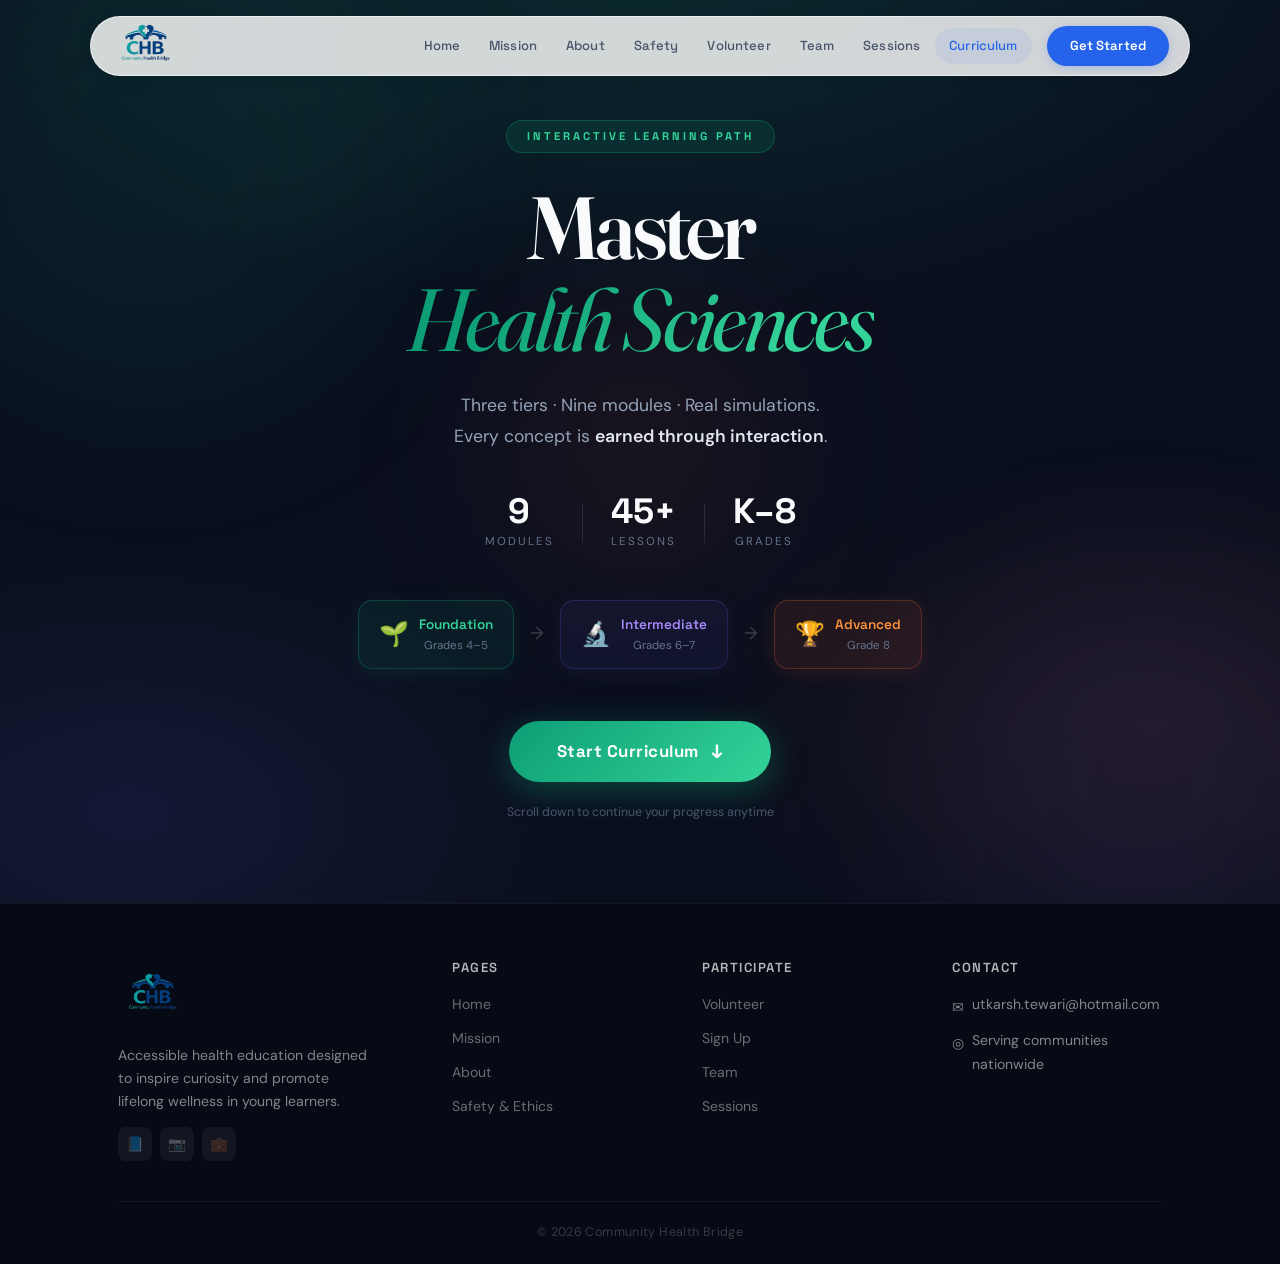
==== commit a95a2e81: "commit full curriculum" ====
--- a/curriculum.html
+++ b/curriculum.html
@@ -14,51 +14,111 @@
 <body class="curriculum-page">
   <div id="navbar-placeholder"></div>
 
-  <!-- ======== HERO ======== -->
-  <section class="curr-hero">
-    <div class="curr-hero-bg"></div>
-    <div class="container curr-hero-inner">
-      <div class="curr-hero-badge">Interactive Learning Path</div>
-      <h1 class="curr-hero-title">Health Sciences<br><em class="curr-hero-em">Curriculum</em></h1>
-      <p class="curr-hero-sub">Three tiers · Nine modules · Real simulations.<br>Every concept is <strong>earned through interaction</strong>, then labeled with vocabulary.</p>
-      <div class="curr-hero-stats">
-        <div class="curr-stat"><span class="curr-stat-num">9</span><span class="curr-stat-label">Modules</span></div>
-        <div class="curr-stat-div"></div>
-        <div class="curr-stat"><span class="curr-stat-num">45+</span><span class="curr-stat-label">Lessons</span></div>
-        <div class="curr-stat-div"></div>
-        <div class="curr-stat"><span class="curr-stat-num">K–8</span><span class="curr-stat-label">Grade Range</span></div>
+  <!-- ======== LANDING SPLASH ======== -->
+  <section class="curr-splash" id="curr-splash">
+    <div class="curr-splash-bg"></div>
+    <div class="curr-splash-orb curr-splash-orb-1"></div>
+    <div class="curr-splash-orb curr-splash-orb-2"></div>
+    <div class="curr-splash-orb curr-splash-orb-3"></div>
+
+    <div class="container curr-splash-inner">
+      <div class="curr-splash-badge">Interactive Learning Path</div>
+
+      <h1 class="curr-splash-title">
+        Master<br>
+        <em class="curr-splash-em">Health Sciences</em>
+      </h1>
+
+      <p class="curr-splash-sub">
+        Three tiers &middot; Nine modules &middot; Real simulations.<br>
+        Every concept is <strong>earned through interaction</strong>.
+      </p>
+
+      <div class="curr-splash-stats">
+        <div class="curr-splash-stat">
+          <span class="curr-splash-stat-num">9</span>
+          <span class="curr-splash-stat-label">Modules</span>
+        </div>
+        <div class="curr-splash-stat-div"></div>
+        <div class="curr-splash-stat">
+          <span class="curr-splash-stat-num">45+</span>
+          <span class="curr-splash-stat-label">Lessons</span>
+        </div>
+        <div class="curr-splash-stat-div"></div>
+        <div class="curr-splash-stat">
+          <span class="curr-splash-stat-num">K–8</span>
+          <span class="curr-splash-stat-label">Grades</span>
+        </div>
       </div>
+
+      <!-- Tier preview cards -->
+      <div class="curr-tier-cards">
+        <div class="curr-tier-card curr-tier-card-t1">
+          <div class="curr-tier-card-icon">🌱</div>
+          <div class="curr-tier-card-body">
+            <div class="curr-tier-card-name">Foundation</div>
+            <div class="curr-tier-card-grade">Grades 4–5</div>
+          </div>
+        </div>
+        <div class="curr-tier-card-arrow">→</div>
+        <div class="curr-tier-card curr-tier-card-t2">
+          <div class="curr-tier-card-icon">🔬</div>
+          <div class="curr-tier-card-body">
+            <div class="curr-tier-card-name">Intermediate</div>
+            <div class="curr-tier-card-grade">Grades 6–7</div>
+          </div>
+        </div>
+        <div class="curr-tier-card-arrow">→</div>
+        <div class="curr-tier-card curr-tier-card-t3">
+          <div class="curr-tier-card-icon">🏆</div>
+          <div class="curr-tier-card-body">
+            <div class="curr-tier-card-name">Advanced</div>
+            <div class="curr-tier-card-grade">Grade 8</div>
+          </div>
+        </div>
+      </div>
+
+      <button class="curr-start-btn" id="curr-start-btn">
+        <span class="curr-start-btn-text">Start Curriculum</span>
+        <span class="curr-start-btn-arrow">↓</span>
+      </button>
+
+      <p class="curr-splash-hint">Scroll down to continue your progress anytime</p>
     </div>
   </section>
 
-  <!-- ======== XP BAR ======== -->
-  <div class="curr-xp-bar" id="xp-bar">
-    <div class="container curr-xp-inner">
-      <div class="curr-xp-left">
-        <span class="curr-xp-icon">⚡</span>
-        <span class="curr-xp-label">XP: <strong id="xp-count">0</strong></span>
-      </div>
-      <div class="curr-xp-mid">
-        <div class="curr-progress-track">
-          <div class="curr-progress-fill" id="overall-progress-fill" style="width:0%"></div>
+  <!-- ======== PATH VIEW (hidden until Start is clicked) ======== -->
+  <div class="curr-path-view" id="curr-path-view" hidden>
+
+    <!-- XP BAR -->
+    <div class="curr-xp-bar" id="xp-bar">
+      <div class="container curr-xp-inner">
+        <div class="curr-xp-left">
+          <span class="curr-xp-icon">⚡</span>
+          <span class="curr-xp-label">XP: <strong id="xp-count">0</strong></span>
         </div>
-        <span class="curr-xp-pct" id="overall-progress-pct">0% complete</span>
-      </div>
-      <div class="curr-xp-right">
-        <button class="curr-reset-btn" id="reset-progress-btn" title="Reset progress">↺ Reset</button>
+        <div class="curr-xp-mid">
+          <div class="curr-progress-track">
+            <div class="curr-progress-fill" id="overall-progress-fill" style="width:0%"></div>
+          </div>
+          <span class="curr-xp-pct" id="overall-progress-pct">0% complete</span>
+        </div>
+        <div class="curr-xp-right">
+          <button class="curr-reset-btn" id="reset-progress-btn" title="Reset progress">↺ Reset</button>
+        </div>
       </div>
     </div>
+
+    <!-- LEARNING PATH -->
+    <main class="curr-path" id="curriculum-path">
+      <!-- Populated by curriculum.js -->
+    </main>
+
   </div>
-
-  <!-- ======== LEARNING PATH ======== -->
-  <main class="curr-path" id="curriculum-path">
-    <!-- Populated by curriculum.js -->
-  </main>
 
   <!-- ======== LESSON MODAL ======== -->
   <div class="lesson-overlay" id="lesson-overlay" aria-modal="true" role="dialog" aria-label="Lesson" hidden>
     <div class="lesson-modal" id="lesson-modal">
-      <!-- Header -->
       <div class="lesson-header" id="lesson-header">
         <div class="lesson-header-left">
           <button class="lesson-close-btn" id="lesson-close-btn" aria-label="Close lesson">✕</button>
@@ -69,9 +129,7 @@
           <span class="lesson-xp-badge" id="lesson-xp-badge">+10 XP</span>
         </div>
       </div>
-      <!-- Content -->
       <div class="lesson-content" id="lesson-content"></div>
-      <!-- Footer -->
       <div class="lesson-footer" id="lesson-footer">
         <button class="lesson-back-btn" id="lesson-back-btn">← Back</button>
         <button class="lesson-continue-btn" id="lesson-continue-btn">Continue →</button>
@@ -87,6 +145,21 @@
     </div>
   </div>
 
+  <!-- ======== RESET CONFIRMATION ======== -->
+  <div class="reset-overlay" id="reset-confirm-overlay" hidden>
+    <div class="reset-modal">
+      <div class="reset-modal-icon">⚠️</div>
+      <h3 class="reset-modal-title">Reset all progress?</h3>
+      <p class="reset-modal-desc">This will erase all completed lessons and XP. This cannot be undone.</p>
+      <p class="reset-modal-prompt">Type <strong>i want to reset</strong> to confirm:</p>
+      <input class="reset-modal-input" id="reset-confirm-input" type="text" placeholder="i want to reset" autocomplete="off" spellcheck="false">
+      <div class="reset-modal-actions">
+        <button class="reset-modal-cancel" id="reset-confirm-cancel">Cancel</button>
+        <button class="reset-modal-confirm" id="reset-confirm-ok" disabled>Reset Progress</button>
+      </div>
+    </div>
+  </div>
+
   <!-- ======== XP TOAST ======== -->
   <div class="xp-toast" id="xp-toast" aria-live="polite"></div>
 
--- a/curriculum.css
+++ b/curriculum.css
@@ -13,109 +13,252 @@
   border-top: 1px solid rgba(255,255,255,0.06);
 }
 
-/* ---------- Hero ---------- */
-.curr-hero {
+/* ---------- Splash / Landing ---------- */
+.curr-splash {
   position: relative;
-  padding: 140px 0 80px;
+  min-height: 100vh;
+  display: flex;
+  align-items: center;
+  justify-content: center;
+  text-align: center;
   overflow: hidden;
-  text-align: center;
-}
-
-.curr-hero-bg {
+}
+
+.curr-splash-bg {
   position: absolute;
   inset: 0;
   background:
-    radial-gradient(ellipse 80% 60% at 50% 0%, rgba(13,158,117,0.18) 0%, transparent 70%),
-    radial-gradient(ellipse 60% 50% at 20% 100%, rgba(83,74,183,0.12) 0%, transparent 60%),
-    radial-gradient(ellipse 60% 50% at 80% 80%, rgba(216,90,48,0.08) 0%, transparent 60%),
+    radial-gradient(ellipse 90% 70% at 50% -10%, rgba(13,158,117,0.22) 0%, transparent 65%),
+    radial-gradient(ellipse 60% 50% at 10% 90%, rgba(83,74,183,0.15) 0%, transparent 60%),
+    radial-gradient(ellipse 60% 50% at 90% 80%, rgba(216,90,48,0.10) 0%, transparent 60%),
     #0a0f1e;
   z-index: 0;
 }
 
-.curr-hero-inner {
+/* Animated ambient orbs */
+.curr-splash-orb {
+  position: absolute;
+  border-radius: 50%;
+  filter: blur(80px);
+  z-index: 0;
+  animation: orbDrift 12s ease-in-out infinite alternate;
+}
+.curr-splash-orb-1 {
+  width: 500px; height: 500px;
+  background: rgba(13,158,117,0.10);
+  top: -100px; left: -100px;
+  animation-duration: 14s;
+}
+.curr-splash-orb-2 {
+  width: 400px; height: 400px;
+  background: rgba(83,74,183,0.10);
+  bottom: -80px; right: -60px;
+  animation-duration: 11s; animation-delay: -4s;
+}
+.curr-splash-orb-3 {
+  width: 300px; height: 300px;
+  background: rgba(216,90,48,0.07);
+  top: 50%; left: 50%;
+  transform: translate(-50%,-50%);
+  animation-duration: 9s; animation-delay: -7s;
+}
+@keyframes orbDrift {
+  from { transform: translate(0, 0) scale(1); }
+  to   { transform: translate(40px, 30px) scale(1.08); }
+}
+
+.curr-splash-inner {
   position: relative;
   z-index: 1;
-}
-
-.curr-hero-badge {
+  padding: 120px 24px 80px;
+  max-width: 680px;
+  margin: 0 auto;
+}
+
+.curr-splash-badge {
   display: inline-block;
-  padding: 6px 18px;
-  background: rgba(13,158,117,0.15);
+  padding: 6px 20px;
+  background: rgba(13,158,117,0.14);
   border: 1px solid rgba(13,158,117,0.35);
   border-radius: 100px;
   font-family: var(--font-display);
-  font-size: 0.72rem;
-  font-weight: 600;
+  font-size: 0.7rem;
+  font-weight: 700;
   letter-spacing: 3px;
   text-transform: uppercase;
   color: #34d399;
+  margin-bottom: 28px;
+  animation: fadeUp 0.6s ease both;
+}
+
+.curr-splash-title {
+  font-family: 'Fraunces', 'Space Grotesk', serif;
+  font-size: clamp(3.2rem, 8vw, 5.5rem);
+  font-weight: 600;
+  line-height: 1.05;
+  color: #f8fafc;
+  letter-spacing: -0.04em;
   margin-bottom: 24px;
-}
-
-.curr-hero-title {
-  font-family: 'Fraunces', 'Space Grotesk', serif;
-  font-size: clamp(2.8rem, 6vw, 4.5rem);
-  font-weight: 600;
-  line-height: 1.1;
-  color: #f8fafc;
-  letter-spacing: -0.03em;
-  margin-bottom: 20px;
-}
-
-.curr-hero-em {
+  animation: fadeUp 0.6s 0.1s ease both;
+}
+
+.curr-splash-em {
   font-style: italic;
-  background: linear-gradient(135deg, #0D9E75, #34d399);
+  background: linear-gradient(135deg, #0D9E75 20%, #34d399 80%);
   -webkit-background-clip: text;
   -webkit-text-fill-color: transparent;
   background-clip: text;
 }
 
-.curr-hero-sub {
-  font-size: 1.08rem;
+.curr-splash-sub {
+  font-size: 1.1rem;
   color: #94a3b8;
-  max-width: 480px;
+  max-width: 440px;
   margin: 0 auto 40px;
-  line-height: 1.75;
-}
-
-.curr-hero-sub strong {
-  color: #e2e8f0;
-  font-weight: 600;
-}
-
-.curr-hero-stats {
+  line-height: 1.8;
+  animation: fadeUp 0.6s 0.2s ease both;
+}
+.curr-splash-sub strong { color: #e2e8f0; font-weight: 600; }
+
+.curr-splash-stats {
   display: flex;
   align-items: center;
   justify-content: center;
-  gap: 32px;
-}
-
-.curr-stat {
-  display: flex;
-  flex-direction: column;
-  align-items: center;
-  gap: 2px;
-}
-
-.curr-stat-num {
-  font-family: var(--font-display);
-  font-size: 2rem;
+  gap: 28px;
+  margin-bottom: 48px;
+  animation: fadeUp 0.6s 0.3s ease both;
+}
+.curr-splash-stat {
+  display: flex;
+  flex-direction: column;
+  align-items: center;
+  gap: 4px;
+}
+.curr-splash-stat-num {
+  font-family: var(--font-display);
+  font-size: 2.2rem;
   font-weight: 700;
   color: #f8fafc;
   line-height: 1;
 }
-
-.curr-stat-label {
-  font-size: 0.75rem;
+.curr-splash-stat-label {
+  font-size: 0.72rem;
   color: #64748b;
   text-transform: uppercase;
   letter-spacing: 2px;
 }
-
-.curr-stat-div {
-  width: 1px;
-  height: 36px;
+.curr-splash-stat-div {
+  width: 1px; height: 40px;
   background: rgba(255,255,255,0.1);
+}
+
+/* Tier preview cards */
+.curr-tier-cards {
+  display: flex;
+  align-items: center;
+  justify-content: center;
+  gap: 12px;
+  margin-bottom: 52px;
+  animation: fadeUp 0.6s 0.4s ease both;
+  flex-wrap: wrap;
+}
+.curr-tier-card {
+  display: flex;
+  align-items: center;
+  gap: 10px;
+  padding: 12px 20px;
+  border-radius: 14px;
+  border: 1px solid;
+  backdrop-filter: blur(10px);
+  transition: transform 0.2s ease, box-shadow 0.2s ease;
+}
+.curr-tier-card:hover {
+  transform: translateY(-3px);
+}
+.curr-tier-card-t1 {
+  background: rgba(13,158,117,0.10);
+  border-color: rgba(13,158,117,0.3);
+  box-shadow: 0 4px 20px rgba(13,158,117,0.12);
+}
+.curr-tier-card-t2 {
+  background: rgba(83,74,183,0.10);
+  border-color: rgba(83,74,183,0.3);
+  box-shadow: 0 4px 20px rgba(83,74,183,0.12);
+}
+.curr-tier-card-t3 {
+  background: rgba(216,90,48,0.10);
+  border-color: rgba(216,90,48,0.3);
+  box-shadow: 0 4px 20px rgba(216,90,48,0.12);
+}
+.curr-tier-card-icon { font-size: 1.5rem; line-height: 1; }
+.curr-tier-card-name {
+  font-family: var(--font-display);
+  font-size: 0.85rem;
+  font-weight: 600;
+  color: #e2e8f0;
+}
+.curr-tier-card-grade { font-size: 0.72rem; color: #64748b; }
+.curr-tier-card-t1 .curr-tier-card-name { color: #34d399; }
+.curr-tier-card-t2 .curr-tier-card-name { color: #a78bfa; }
+.curr-tier-card-t3 .curr-tier-card-name { color: #fb923c; }
+.curr-tier-card-arrow {
+  font-size: 1.1rem;
+  color: rgba(255,255,255,0.2);
+  padding: 0 4px;
+}
+
+/* Start button */
+.curr-start-btn {
+  display: inline-flex;
+  align-items: center;
+  gap: 12px;
+  padding: 18px 48px;
+  background: linear-gradient(135deg, #0D9E75, #34d399);
+  color: #fff;
+  font-family: var(--font-display);
+  font-size: 1.05rem;
+  font-weight: 700;
+  letter-spacing: 0.5px;
+  border: none;
+  border-radius: 100px;
+  cursor: pointer;
+  box-shadow: 0 8px 32px rgba(13,158,117,0.40), 0 2px 8px rgba(0,0,0,0.3);
+  transition: transform 0.2s ease, box-shadow 0.2s ease;
+  animation: fadeUp 0.6s 0.5s ease both;
+  margin-bottom: 20px;
+}
+.curr-start-btn:hover {
+  transform: translateY(-3px) scale(1.03);
+  box-shadow: 0 14px 40px rgba(13,158,117,0.55), 0 4px 12px rgba(0,0,0,0.3);
+}
+.curr-start-btn:active { transform: translateY(0) scale(0.99); }
+.curr-start-btn-arrow {
+  font-size: 1.2rem;
+  animation: bounceDown 1.6s ease-in-out infinite;
+}
+@keyframes bounceDown {
+  0%, 100% { transform: translateY(0); }
+  50%       { transform: translateY(4px); }
+}
+
+.curr-splash-hint {
+  font-size: 0.78rem;
+  color: rgba(100,116,139,0.7);
+  animation: fadeUp 0.6s 0.6s ease both;
+}
+
+@keyframes fadeUp {
+  from { opacity: 0; transform: translateY(18px); }
+  to   { opacity: 1; transform: translateY(0); }
+}
+
+/* ---------- Path view (revealed on Start click) ---------- */
+.curr-path-view {
+  animation: fadeIn 0.5s ease both;
+}
+@keyframes fadeIn {
+  from { opacity: 0; }
+  to   { opacity: 1; }
 }
 
 /* ---------- XP Bar ---------- */
@@ -267,11 +410,11 @@
   color: #64748b;
 }
 
-/* ---------- Module Path Nodes ---------- */
+/* ---------- Path Nodes (lesson bubbles) ---------- */
 .tier-nodes-wrapper {
-  max-width: 560px;
+  max-width: 480px;
   margin: 0 auto;
-  padding: 0 28px;
+  padding: 0 28px 32px;
   position: relative;
 }
 
@@ -279,194 +422,190 @@
   position: absolute;
   left: 50%;
   transform: translateX(-50%);
-  width: 4px;
+  width: 3px;
   background: rgba(255,255,255,0.06);
   border-radius: 4px;
-  top: 0;
-  bottom: 0;
+  top: 0; bottom: 0;
   z-index: 0;
 }
 
-.tier-t1 .path-line-fill { background: linear-gradient(180deg, #0D9E75, rgba(13,158,117,0.2)); }
-.tier-t2 .path-line-fill { background: linear-gradient(180deg, #534AB7, rgba(83,74,183,0.2)); }
-.tier-t3 .path-line-fill { background: linear-gradient(180deg, #D85A30, rgba(216,90,48,0.2)); }
+.tier-t1 .path-line-fill { background: linear-gradient(0deg, #0D9E75, rgba(13,158,117,0.2)); }
+.tier-t2 .path-line-fill { background: linear-gradient(0deg, #534AB7, rgba(83,74,183,0.2)); }
+.tier-t3 .path-line-fill { background: linear-gradient(0deg, #D85A30, rgba(216,90,48,0.2)); }
 
 .path-line-fill {
-  width: 100%;
-  height: 0%;
+  position: absolute;
+  bottom: 0; width: 100%; height: 0%;
   border-radius: 4px;
   transition: height 0.8s ease;
 }
 
-.module-node-wrapper {
+/* Module group separator */
+.mod-group { position: relative; z-index: 1; }
+
+.mod-group-header {
+  display: flex;
+  align-items: center;
+  gap: 10px;
+  padding: 20px 0 12px;
+}
+.mod-group-line {
+  flex: 1;
+  height: 1px;
+  background: rgba(255,255,255,0.07);
+}
+.mod-group-pill {
+  display: inline-flex;
+  align-items: center;
+  gap: 6px;
+  padding: 5px 14px;
+  background: rgba(255,255,255,0.05);
+  border: 1px solid rgba(255,255,255,0.1);
+  border-radius: 100px;
+  font-size: 0.75rem;
+  font-family: var(--font-display);
+  font-weight: 600;
+  color: #94a3b8;
+  white-space: nowrap;
+  transition: background 0.2s, border-color 0.2s;
+}
+.mod-group-pill.complete {
+  background: rgba(13,158,117,0.12);
+  border-color: rgba(13,158,117,0.3);
+  color: #34d399;
+}
+.tier-t2 .mod-group-pill.complete { background: rgba(83,74,183,0.12); border-color: rgba(83,74,183,0.3); color: #a78bfa; }
+.tier-t3 .mod-group-pill.complete { background: rgba(216,90,48,0.12); border-color: rgba(216,90,48,0.3); color: #fb923c; }
+
+.mod-group-count {
+  padding: 1px 6px;
+  background: rgba(255,255,255,0.08);
+  border-radius: 100px;
+  font-size: 0.68rem;
+}
+
+/* Lesson bubble */
+.lesson-node-wrapper {
   display: flex;
   justify-content: center;
   position: relative;
   z-index: 1;
-  margin: 0 0 48px;
-}
-
-.module-node-wrapper:nth-child(even) { justify-content: flex-end; padding-right: 60px; }
-.module-node-wrapper:nth-child(odd) { justify-content: flex-start; padding-left: 60px; }
-.module-node-wrapper:first-child { justify-content: center; padding: 0; }
-
-.module-node {
-  display: flex;
-  flex-direction: column;
-  align-items: center;
-  gap: 14px;
+  margin: 0 0 32px;
+}
+
+.lesson-node-wrapper:nth-child(even) { justify-content: flex-end; padding-right: 48px; }
+.lesson-node-wrapper:nth-child(odd)  { justify-content: flex-start; padding-left: 48px; }
+
+.lesson-node {
+  display: flex;
+  flex-direction: column;
+  align-items: center;
+  gap: 8px;
   cursor: pointer;
   transition: transform 0.2s cubic-bezier(0.4, 0, 0.2, 1);
+}
+.lesson-node:hover:not(.locked) { transform: translateY(-4px); }
+.lesson-node.locked { cursor: not-allowed; opacity: 0.38; pointer-events: none; }
+
+.lesson-node-circle {
+  width: 68px; height: 68px;
+  border-radius: 50%;
+  display: flex;
+  align-items: center;
+  justify-content: center;
+  font-size: 1.6rem;
   position: relative;
-  width: 180px;
-}
-
-.module-node:hover:not(.locked) { transform: translateY(-4px); }
-.module-node.locked { cursor: not-allowed; opacity: 0.4; }
-.module-node.locked:hover { transform: none; }
-
-.module-node-circle {
-  width: 88px;
-  height: 88px;
-  border-radius: 50%;
-  display: flex;
-  align-items: center;
-  justify-content: center;
-  font-size: 2rem;
-  position: relative;
-  transition: all 0.3s cubic-bezier(0.4, 0, 0.2, 1);
+  transition: box-shadow 0.25s ease, border-color 0.25s ease;
   flex-shrink: 0;
 }
 
-/* Tier colors for nodes */
-.tier-t1 .module-node-circle {
-  background: linear-gradient(135deg, #065f46, #047857);
-  border: 3px solid rgba(13,158,117,0.4);
-  box-shadow: 0 0 0 0 rgba(13,158,117,0);
-}
-
-.tier-t1 .module-node:not(.locked):hover .module-node-circle {
+/* Tier colour schemes for lesson circles */
+.tier-t1 .lesson-node-circle {
+  background: linear-gradient(135deg, #064e3b, #065f46);
+  border: 2.5px solid rgba(13,158,117,0.35);
+}
+.tier-t1 .lesson-node:not(.locked):hover .lesson-node-circle {
   border-color: #0D9E75;
-  box-shadow: 0 0 0 8px rgba(13,158,117,0.12), 0 8px 32px rgba(13,158,117,0.25);
-}
-
-.tier-t1 .module-node.completed .module-node-circle {
+  box-shadow: 0 0 0 7px rgba(13,158,117,0.12), 0 6px 20px rgba(13,158,117,0.3);
+}
+.tier-t1 .lesson-node.completed .lesson-node-circle {
   background: linear-gradient(135deg, #0D9E75, #34d399);
   border-color: #34d399;
-  box-shadow: 0 0 0 6px rgba(13,158,117,0.15), 0 8px 24px rgba(13,158,117,0.3);
-}
-
-.tier-t2 .module-node-circle {
-  background: linear-gradient(135deg, #312e81, #4338ca);
-  border: 3px solid rgba(83,74,183,0.4);
-  box-shadow: 0 0 0 0 rgba(83,74,183,0);
-}
-
-.tier-t2 .module-node:not(.locked):hover .module-node-circle {
+  box-shadow: 0 0 0 5px rgba(13,158,117,0.15), 0 4px 16px rgba(13,158,117,0.3);
+}
+.tier-t1 .lesson-node:not(.locked):not(.completed) ~ .lesson-node-wrapper:first-of-type .lesson-node-circle {
+  animation: nodePulse 2.2s infinite;
+}
+
+.tier-t2 .lesson-node-circle {
+  background: linear-gradient(135deg, #1e1b4b, #312e81);
+  border: 2.5px solid rgba(83,74,183,0.35);
+}
+.tier-t2 .lesson-node:not(.locked):hover .lesson-node-circle {
   border-color: #534AB7;
-  box-shadow: 0 0 0 8px rgba(83,74,183,0.12), 0 8px 32px rgba(83,74,183,0.25);
-}
-
-.tier-t2 .module-node.completed .module-node-circle {
+  box-shadow: 0 0 0 7px rgba(83,74,183,0.12), 0 6px 20px rgba(83,74,183,0.3);
+}
+.tier-t2 .lesson-node.completed .lesson-node-circle {
   background: linear-gradient(135deg, #534AB7, #a78bfa);
   border-color: #a78bfa;
-  box-shadow: 0 0 0 6px rgba(83,74,183,0.15), 0 8px 24px rgba(83,74,183,0.3);
-}
-
-.tier-t3 .module-node-circle {
-  background: linear-gradient(135deg, #7c2d12, #b45309);
-  border: 3px solid rgba(216,90,48,0.4);
-  box-shadow: 0 0 0 0 rgba(216,90,48,0);
-}
-
-.tier-t3 .module-node:not(.locked):hover .module-node-circle {
+  box-shadow: 0 0 0 5px rgba(83,74,183,0.15), 0 4px 16px rgba(83,74,183,0.3);
+}
+
+.tier-t3 .lesson-node-circle {
+  background: linear-gradient(135deg, #431407, #7c2d12);
+  border: 2.5px solid rgba(216,90,48,0.35);
+}
+.tier-t3 .lesson-node:not(.locked):hover .lesson-node-circle {
   border-color: #D85A30;
-  box-shadow: 0 0 0 8px rgba(216,90,48,0.12), 0 8px 32px rgba(216,90,48,0.25);
-}
-
-.tier-t3 .module-node.completed .module-node-circle {
+  box-shadow: 0 0 0 7px rgba(216,90,48,0.12), 0 6px 20px rgba(216,90,48,0.3);
+}
+.tier-t3 .lesson-node.completed .lesson-node-circle {
   background: linear-gradient(135deg, #D85A30, #fb923c);
   border-color: #fb923c;
-  box-shadow: 0 0 0 6px rgba(216,90,48,0.15), 0 8px 24px rgba(216,90,48,0.3);
-}
-
-/* Active pulse animation */
-.module-node.active .module-node-circle {
-  animation: nodePulse 2s infinite;
+  box-shadow: 0 0 0 5px rgba(216,90,48,0.15), 0 4px 16px rgba(216,90,48,0.3);
+}
+
+/* Pulse on the next-to-complete lesson */
+.lesson-node:not(.locked):not(.completed) .lesson-node-circle {
+  animation: nodePulse 2.2s infinite;
 }
 
 @keyframes nodePulse {
-  0%, 100% { box-shadow: 0 0 0 0 rgba(13,158,117,0.4), 0 8px 24px rgba(13,158,117,0.3); }
-  50% { box-shadow: 0 0 0 12px rgba(13,158,117,0), 0 8px 24px rgba(13,158,117,0.3); }
-}
-
-.tier-t2 .module-node.active .module-node-circle {
-  animation: nodePulseT2 2s infinite;
-}
-
+  0%, 100% { box-shadow: 0 0 0 0 rgba(13,158,117,0.5); }
+  50%       { box-shadow: 0 0 0 10px rgba(13,158,117,0); }
+}
+.tier-t2 .lesson-node:not(.locked):not(.completed) .lesson-node-circle {
+  animation: nodePulseT2 2.2s infinite;
+}
 @keyframes nodePulseT2 {
-  0%, 100% { box-shadow: 0 0 0 0 rgba(83,74,183,0.4), 0 8px 24px rgba(83,74,183,0.3); }
-  50% { box-shadow: 0 0 0 12px rgba(83,74,183,0), 0 8px 24px rgba(83,74,183,0.3); }
-}
-
-.tier-t3 .module-node.active .module-node-circle {
-  animation: nodePulseT3 2s infinite;
-}
-
+  0%, 100% { box-shadow: 0 0 0 0 rgba(83,74,183,0.5); }
+  50%       { box-shadow: 0 0 0 10px rgba(83,74,183,0); }
+}
+.tier-t3 .lesson-node:not(.locked):not(.completed) .lesson-node-circle {
+  animation: nodePulseT3 2.2s infinite;
+}
 @keyframes nodePulseT3 {
-  0%, 100% { box-shadow: 0 0 0 0 rgba(216,90,48,0.4), 0 8px 24px rgba(216,90,48,0.3); }
-  50% { box-shadow: 0 0 0 12px rgba(216,90,48,0), 0 8px 24px rgba(216,90,48,0.3); }
-}
-
-.module-node-lock {
-  position: absolute;
-  bottom: -4px;
-  right: -4px;
-  width: 28px;
-  height: 28px;
-  background: #1e293b;
-  border: 2px solid rgba(255,255,255,0.1);
-  border-radius: 50%;
-  display: flex;
-  align-items: center;
-  justify-content: center;
+  0%, 100% { box-shadow: 0 0 0 0 rgba(216,90,48,0.5); }
+  50%       { box-shadow: 0 0 0 10px rgba(216,90,48,0); }
+}
+
+.lesson-node-check {
+  font-size: 1.2rem;
+  font-weight: 700;
+  color: #fff;
+}
+
+.lesson-node-label {
   font-size: 0.75rem;
-}
-
-.module-node-check {
-  position: absolute;
-  bottom: -4px;
-  right: -4px;
-  width: 28px;
-  height: 28px;
-  background: #0D9E75;
-  border: 2px solid #0a0f1e;
-  border-radius: 50%;
-  display: flex;
-  align-items: center;
-  justify-content: center;
-  font-size: 0.75rem;
-  color: #fff;
-  font-weight: 700;
-}
-
-.tier-t2 .module-node-check { background: #534AB7; }
-.tier-t3 .module-node-check { background: #D85A30; }
-
-.module-node-info {
+  font-family: var(--font-display);
+  font-weight: 600;
+  color: #94a3b8;
   text-align: center;
-}
-
-.module-node-title {
-  font-family: var(--font-display);
-  font-size: 0.9rem;
-  font-weight: 600;
-  color: #e2e8f0;
-  margin-bottom: 4px;
+  max-width: 90px;
   line-height: 1.3;
 }
-
-.module-node.locked .module-node-title { color: #475569; }
+.lesson-node:not(.locked) .lesson-node-label { color: #cbd5e1; }
+.lesson-node.completed .lesson-node-label { color: #64748b; }
 
 .module-node-meta {
   font-size: 0.72rem;
@@ -1918,3 +2057,116 @@
   .module-modal { padding: 20px 16px; }
   .bp-sliders { max-width: 100%; }
 }
+
+/* ---------- Reset Confirmation Modal ---------- */
+.reset-overlay {
+  position: fixed;
+  inset: 0;
+  background: rgba(0,0,0,0.75);
+  backdrop-filter: blur(6px);
+  z-index: 2000;
+  display: flex;
+  align-items: center;
+  justify-content: center;
+  padding: 24px;
+  animation: fadeIn 0.2s ease both;
+}
+.reset-overlay[hidden] { display: none; }
+
+.reset-modal {
+  background: #0f172a;
+  border: 1px solid rgba(255,255,255,0.1);
+  border-radius: 20px;
+  padding: 36px 32px;
+  max-width: 400px;
+  width: 100%;
+  text-align: center;
+  box-shadow: 0 24px 80px rgba(0,0,0,0.6);
+  animation: slideUp 0.25s cubic-bezier(0.4,0,0.2,1) both;
+}
+@keyframes slideUp {
+  from { opacity: 0; transform: translateY(20px); }
+  to   { opacity: 1; transform: translateY(0); }
+}
+
+.reset-modal-icon { font-size: 2.5rem; margin-bottom: 16px; }
+
+.reset-modal-title {
+  font-family: var(--font-display);
+  font-size: 1.2rem;
+  font-weight: 700;
+  color: #f8fafc;
+  margin-bottom: 10px;
+}
+
+.reset-modal-desc {
+  font-size: 0.88rem;
+  color: #94a3b8;
+  margin-bottom: 20px;
+  line-height: 1.6;
+}
+
+.reset-modal-prompt {
+  font-size: 0.82rem;
+  color: #64748b;
+  margin-bottom: 10px;
+}
+.reset-modal-prompt strong { color: #e2e8f0; font-family: monospace; }
+
+.reset-modal-input {
+  width: 100%;
+  background: rgba(255,255,255,0.05);
+  border: 1px solid rgba(255,255,255,0.12);
+  border-radius: 10px;
+  padding: 12px 16px;
+  color: #e2e8f0;
+  font-size: 0.9rem;
+  font-family: monospace;
+  outline: none;
+  margin-bottom: 20px;
+  transition: border-color 0.2s;
+  box-sizing: border-box;
+}
+.reset-modal-input:focus { border-color: rgba(255,255,255,0.3); }
+.reset-modal-input::placeholder { color: #334155; }
+
+.reset-modal-actions {
+  display: flex;
+  gap: 10px;
+}
+
+.reset-modal-cancel {
+  flex: 1;
+  padding: 12px;
+  background: rgba(255,255,255,0.06);
+  border: 1px solid rgba(255,255,255,0.1);
+  border-radius: 10px;
+  color: #94a3b8;
+  font-size: 0.88rem;
+  font-weight: 600;
+  cursor: pointer;
+  transition: background 0.2s;
+}
+.reset-modal-cancel:hover { background: rgba(255,255,255,0.1); }
+
+.reset-modal-confirm {
+  flex: 1;
+  padding: 12px;
+  background: linear-gradient(135deg, #991b1b, #dc2626);
+  border: none;
+  border-radius: 10px;
+  color: #fff;
+  font-size: 0.88rem;
+  font-weight: 700;
+  cursor: pointer;
+  transition: opacity 0.2s, transform 0.2s;
+}
+.reset-modal-confirm:disabled {
+  opacity: 0.3;
+  cursor: not-allowed;
+  transform: none;
+}
+.reset-modal-confirm:not(:disabled):hover {
+  opacity: 0.9;
+  transform: translateY(-1px);
+}
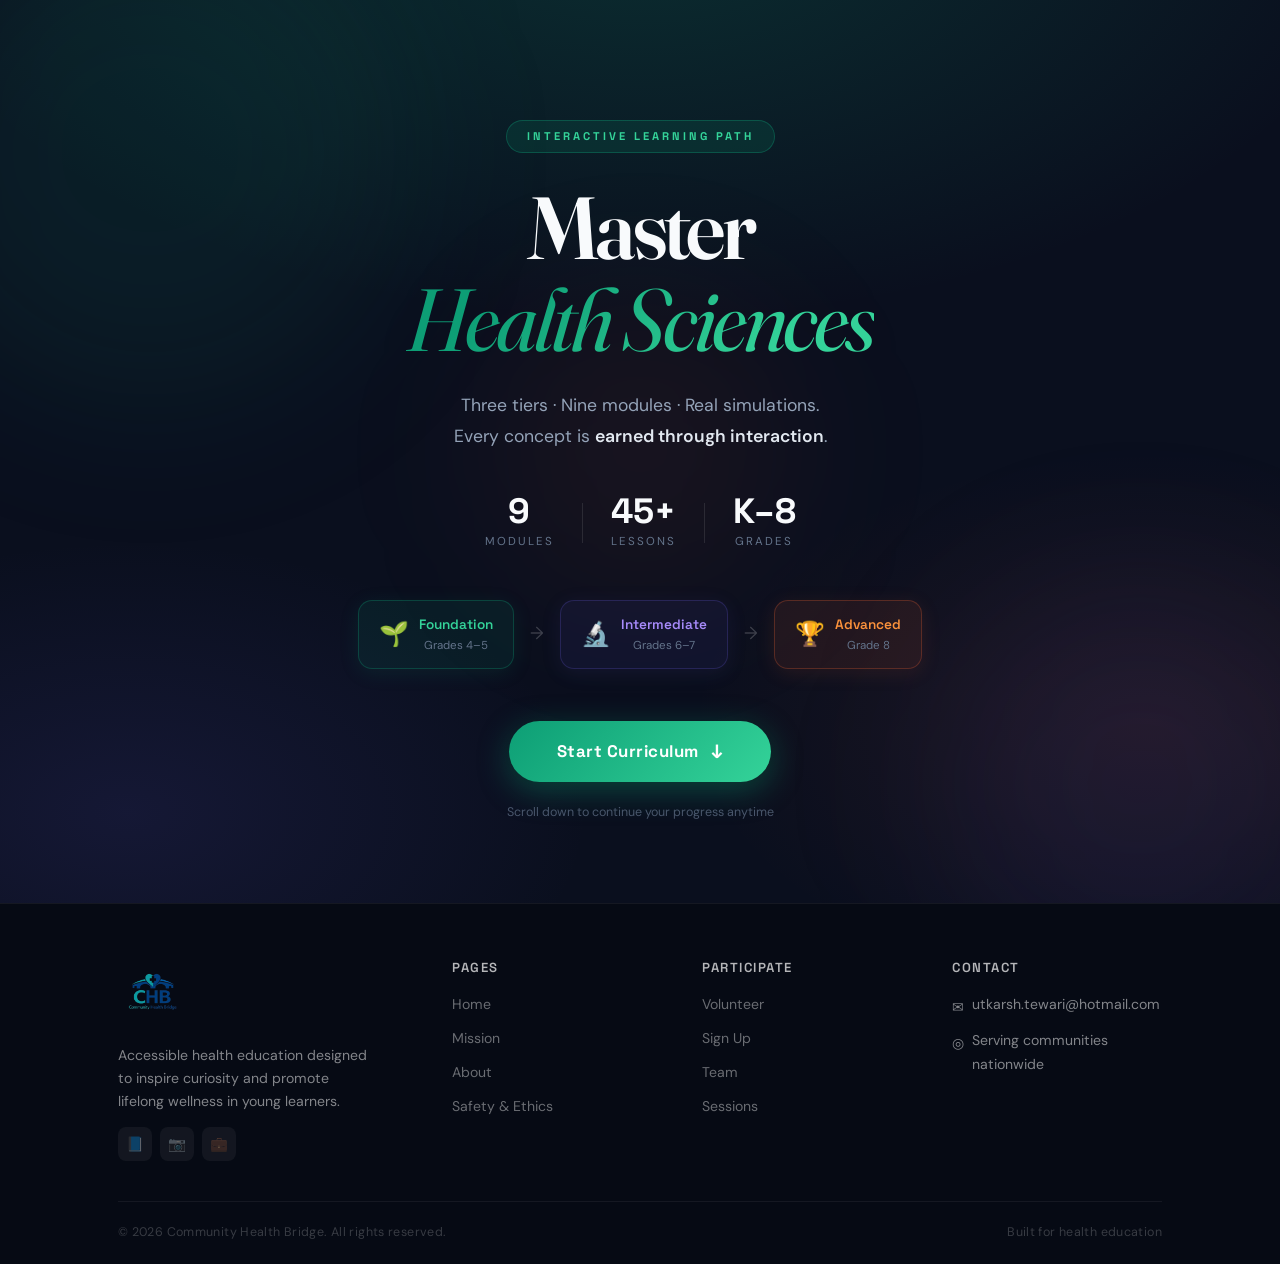
==== commit 3977aa3b: "push update mobile user friendly" ====
--- a/curriculum.html
+++ b/curriculum.html
@@ -87,33 +87,38 @@
     </div>
   </section>
 
-  <!-- ======== PATH VIEW (hidden until Start is clicked) ======== -->
-  <div class="curr-path-view" id="curr-path-view" hidden>
-
-    <!-- XP BAR -->
-    <div class="curr-xp-bar" id="xp-bar">
-      <div class="container curr-xp-inner">
-        <div class="curr-xp-left">
-          <span class="curr-xp-icon">⚡</span>
-          <span class="curr-xp-label">XP: <strong id="xp-count">0</strong></span>
+  <!-- XP BAR (fixed at top, shown when path is active) -->
+  <div class="curr-xp-bar" id="xp-bar" hidden>
+    <div class="container curr-xp-inner">
+      <div class="curr-xp-left">
+        <span class="curr-xp-icon">⚡</span>
+        <span class="curr-xp-label">XP: <strong id="xp-count">0</strong></span>
+      </div>
+      <div class="curr-xp-mid">
+        <div class="curr-progress-track">
+          <div class="curr-progress-fill" id="overall-progress-fill" style="width:0%"></div>
         </div>
-        <div class="curr-xp-mid">
-          <div class="curr-progress-track">
-            <div class="curr-progress-fill" id="overall-progress-fill" style="width:0%"></div>
-          </div>
-          <span class="curr-xp-pct" id="overall-progress-pct">0% complete</span>
-        </div>
-        <div class="curr-xp-right">
-          <button class="curr-reset-btn" id="reset-progress-btn" title="Reset progress">↺ Reset</button>
-        </div>
+        <span class="curr-xp-pct" id="overall-progress-pct">0% complete</span>
+      </div>
+      <div class="curr-xp-right">
+        <button class="curr-reset-btn" id="reset-progress-btn" title="Reset progress">↺ Reset</button>
       </div>
     </div>
+  </div>
 
+  <!-- MODULE PILL (fixed below XP bar, shows current module) -->
+  <div class="curr-module-pill" id="curr-module-pill" hidden>
+    <span class="curr-module-pill-icon" id="curr-module-pill-icon"></span>
+    <span class="curr-module-pill-name" id="curr-module-pill-name"></span>
+    <span class="curr-module-pill-prog" id="curr-module-pill-prog"></span>
+  </div>
+
+  <!-- PATH VIEW (hidden until Start is clicked) -->
+  <div class="curr-path-view" id="curr-path-view" hidden>
     <!-- LEARNING PATH -->
     <main class="curr-path" id="curriculum-path">
       <!-- Populated by curriculum.js -->
     </main>
-
   </div>
 
   <!-- ======== LESSON MODAL ======== -->
--- a/styles.css
+++ b/styles.css
@@ -528,13 +528,21 @@
   flex-direction: column;
   gap: 5px;
   background: none;
-  padding: 4px;
-}
+  padding: 10px;
+  cursor: pointer;
+  border-radius: 8px;
+  min-width: 44px;
+  min-height: 44px;
+  align-items: center;
+  justify-content: center;
+  transition: background var(--t-fast);
+}
+.nav-hamburger:hover { background: rgba(0,0,0,0.06); }
 
 .nav-hamburger span {
   width: 22px;
   height: 2px;
-  background: var(--white);
+  background: var(--gray-700);
   border-radius: 2px;
   transition: all var(--t-base);
 }
@@ -1512,7 +1520,9 @@
 
 .footer-bottom {
   padding: 20px 0;
-  text-align: center;
+  display: flex;
+  align-items: center;
+  justify-content: space-between;
   font-size: 0.78rem;
   color: rgba(255, 255, 255, 0.2);
   letter-spacing: 0.03em;
@@ -1550,46 +1560,74 @@
     display: flex;
   }
 
+  /* Bottom sheet navigation */
   .nav-menu {
     position: fixed;
-    top: 0;
-    right: -100%;
-    width: 280px;
-    height: 100vh;
+    bottom: -100%;
+    left: 0;
+    right: 0;
+    width: 100%;
+    height: auto;
+    max-height: 80vh;
     background: var(--white);
     flex-direction: column;
-    align-items: flex-start;
-    padding: 80px 24px 24px;
-    gap: 2px;
-    box-shadow: -5px 0 30px rgba(0, 0, 0, 0.08);
-    transition: right var(--t-base);
+    align-items: stretch;
+    padding: 0 16px max(32px, env(safe-area-inset-bottom));
+    gap: 4px;
+    border-radius: 24px 24px 0 0;
+    box-shadow: 0 -8px 60px rgba(0, 0, 0, 0.14);
+    transition: bottom 0.38s cubic-bezier(0.4, 0, 0.2, 1);
     z-index: 1001;
+    overflow-y: auto;
+    -webkit-overflow-scrolling: touch;
+  }
+
+  /* Drag handle */
+  .nav-menu::before {
+    content: '';
+    display: block;
+    width: 36px;
+    height: 4px;
+    background: rgba(0, 0, 0, 0.1);
+    border-radius: 100px;
+    margin: 14px auto 10px;
+    flex-shrink: 0;
   }
 
   .nav-menu.open {
-    right: 0;
+    bottom: 0;
   }
 
   .nav-link {
-    color: var(--gray-600);
+    color: var(--gray-700);
     width: 100%;
-    padding: 12px 14px;
+    padding: 14px 16px;
+    border-radius: 12px;
+    min-height: 52px;
+    display: flex;
+    align-items: center;
+    font-size: 1rem;
+    font-weight: 500;
   }
 
   .nav-link:hover,
   .nav-link.active {
     color: var(--blue);
-    background: rgba(37, 99, 235, 0.06);
+    background: rgba(37, 99, 235, 0.07);
   }
 
   .nav-cta {
     margin-left: 0;
-    margin-top: 10px;
+    margin-top: 8px;
     width: 100%;
     text-align: center;
+    justify-content: center;
     background: var(--blue);
     color: var(--white);
     border-color: transparent;
+    min-height: 52px;
+    border-radius: 14px;
+    font-size: 1rem;
   }
 
   .hero--home .container {
@@ -1651,7 +1689,28 @@
 
   .footer-grid {
     grid-template-columns: 1fr;
-    gap: 28px;
+    gap: 24px;
+  }
+
+  .footer-brand p {
+    max-width: 100%;
+  }
+
+  .footer-col h4 {
+    margin-bottom: 12px;
+  }
+
+  .footer-contact-item {
+    word-break: break-word;
+    font-size: 0.84rem;
+  }
+
+  .footer-bottom {
+    font-size: 0.75rem;
+    padding: 16px 0;
+    flex-direction: column;
+    gap: 4px;
+    text-align: center;
   }
 }
 
@@ -1676,4 +1735,19 @@
   .form-card > h3 {
     font-size: 1.1rem;
   }
+}
+
+@media (max-width: 480px) {
+  .navbar {
+    width: calc(100% - 24px);
+    top: 8px;
+  }
+
+  .footer-links {
+    gap: 8px;
+  }
+
+  .footer-social {
+    flex-wrap: wrap;
+  }
 }
--- a/curriculum.css
+++ b/curriculum.css
@@ -8,9 +8,66 @@
   color: #e2e8f0;
 }
 
+/* Hide the shared navbar entirely on curriculum page */
+.curriculum-page .navbar { display: none !important; }
+
 .curriculum-page .footer {
   background: #060a14;
   border-top: 1px solid rgba(255,255,255,0.06);
+}
+
+/* XP bar: fixed at very top, full width */
+.curr-xp-bar {
+  position: fixed !important;
+  top: 0; left: 0; right: 0;
+  width: 100%;
+  z-index: 200;
+  background: rgba(10, 15, 30, 0.92) !important;
+  border-top: none !important;
+  border-bottom: 1px solid rgba(255,255,255,0.08) !important;
+  backdrop-filter: blur(20px);
+  -webkit-backdrop-filter: blur(20px);
+}
+.curr-xp-bar[hidden] { display: none !important; }
+
+/* Module indicator pill: fixed just below XP bar */
+.curr-module-pill {
+  position: fixed;
+  top: 53px;
+  left: 50%;
+  transform: translateX(-50%);
+  z-index: 199;
+  display: flex;
+  align-items: center;
+  gap: 8px;
+  padding: 7px 18px;
+  background: rgba(15, 23, 42, 0.9);
+  border: 1px solid rgba(255,255,255,0.12);
+  border-radius: 100px;
+  backdrop-filter: blur(16px);
+  -webkit-backdrop-filter: blur(16px);
+  box-shadow: 0 4px 20px rgba(0,0,0,0.4);
+  font-family: var(--font-display);
+  font-size: 0.8rem;
+  white-space: nowrap;
+  transition: opacity 0.3s ease;
+  pointer-events: none;
+}
+.curr-module-pill[hidden] { display: none !important; }
+.curr-module-pill-icon { font-size: 1rem; }
+.curr-module-pill-name { font-weight: 600; color: #e2e8f0; }
+.curr-module-pill-prog {
+  padding: 2px 8px;
+  background: rgba(255,255,255,0.08);
+  border-radius: 100px;
+  color: #64748b;
+  font-size: 0.72rem;
+}
+
+/* Path view needs top padding for fixed bars */
+.curr-path-view {
+  padding-top: 100px;
+  animation: fadeIn 0.5s ease both;
 }
 
 /* ---------- Splash / Landing ---------- */
@@ -252,25 +309,9 @@
   to   { opacity: 1; transform: translateY(0); }
 }
 
-/* ---------- Path view (revealed on Start click) ---------- */
-.curr-path-view {
-  animation: fadeIn 0.5s ease both;
-}
 @keyframes fadeIn {
   from { opacity: 0; }
   to   { opacity: 1; }
-}
-
-/* ---------- XP Bar ---------- */
-.curr-xp-bar {
-  background: rgba(255,255,255,0.03);
-  border-top: 1px solid rgba(255,255,255,0.06);
-  border-bottom: 1px solid rgba(255,255,255,0.06);
-  padding: 14px 0;
-  position: sticky;
-  top: 76px;
-  z-index: 90;
-  backdrop-filter: blur(16px);
 }
 
 .curr-xp-inner {
@@ -446,13 +487,8 @@
 .mod-group-header {
   display: flex;
   align-items: center;
-  gap: 10px;
+  justify-content: center;
   padding: 20px 0 12px;
-}
-.mod-group-line {
-  flex: 1;
-  height: 1px;
-  background: rgba(255,255,255,0.07);
 }
 .mod-group-pill {
   display: inline-flex;
@@ -505,7 +541,12 @@
   transition: transform 0.2s cubic-bezier(0.4, 0, 0.2, 1);
 }
 .lesson-node:hover:not(.locked) { transform: translateY(-4px); }
-.lesson-node.locked { cursor: not-allowed; opacity: 0.38; pointer-events: none; }
+.lesson-node.locked {
+  cursor: not-allowed;
+  opacity: 0.2;
+  pointer-events: none;
+  filter: grayscale(1);
+}
 
 .lesson-node-circle {
   width: 68px; height: 68px;
@@ -533,9 +574,6 @@
   border-color: #34d399;
   box-shadow: 0 0 0 5px rgba(13,158,117,0.15), 0 4px 16px rgba(13,158,117,0.3);
 }
-.tier-t1 .lesson-node:not(.locked):not(.completed) ~ .lesson-node-wrapper:first-of-type .lesson-node-circle {
-  animation: nodePulse 2.2s infinite;
-}
 
 .tier-t2 .lesson-node-circle {
   background: linear-gradient(135deg, #1e1b4b, #312e81);
@@ -565,28 +603,59 @@
   box-shadow: 0 0 0 5px rgba(216,90,48,0.15), 0 4px 16px rgba(216,90,48,0.3);
 }
 
-/* Pulse on the next-to-complete lesson */
-.lesson-node:not(.locked):not(.completed) .lesson-node-circle {
-  animation: nodePulse 2.2s infinite;
-}
-
-@keyframes nodePulse {
-  0%, 100% { box-shadow: 0 0 0 0 rgba(13,158,117,0.5); }
-  50%       { box-shadow: 0 0 0 10px rgba(13,158,117,0); }
-}
+/* Current lesson (next-to-complete): bright glow pulse */
+.tier-t1 .lesson-node:not(.locked):not(.completed) .lesson-node-circle {
+  background: linear-gradient(135deg, #0a7a5a, #0D9E75) !important;
+  border-color: #34d399 !important;
+  animation: currentGlowT1 2s ease-in-out infinite;
+}
+@keyframes currentGlowT1 {
+  0%, 100% {
+    box-shadow: 0 0 0 0 rgba(13,158,117,0.7),
+                0 0 20px rgba(13,158,117,0.4),
+                0 0 40px rgba(13,158,117,0.15);
+  }
+  50% {
+    box-shadow: 0 0 0 12px rgba(13,158,117,0),
+                0 0 30px rgba(13,158,117,0.6),
+                0 0 60px rgba(13,158,117,0.25);
+  }
+}
+
 .tier-t2 .lesson-node:not(.locked):not(.completed) .lesson-node-circle {
-  animation: nodePulseT2 2.2s infinite;
-}
-@keyframes nodePulseT2 {
-  0%, 100% { box-shadow: 0 0 0 0 rgba(83,74,183,0.5); }
-  50%       { box-shadow: 0 0 0 10px rgba(83,74,183,0); }
-}
+  background: linear-gradient(135deg, #3730a3, #534AB7) !important;
+  border-color: #a78bfa !important;
+  animation: currentGlowT2 2s ease-in-out infinite;
+}
+@keyframes currentGlowT2 {
+  0%, 100% {
+    box-shadow: 0 0 0 0 rgba(83,74,183,0.7),
+                0 0 20px rgba(83,74,183,0.4),
+                0 0 40px rgba(83,74,183,0.15);
+  }
+  50% {
+    box-shadow: 0 0 0 12px rgba(83,74,183,0),
+                0 0 30px rgba(83,74,183,0.6),
+                0 0 60px rgba(83,74,183,0.25);
+  }
+}
+
 .tier-t3 .lesson-node:not(.locked):not(.completed) .lesson-node-circle {
-  animation: nodePulseT3 2.2s infinite;
-}
-@keyframes nodePulseT3 {
-  0%, 100% { box-shadow: 0 0 0 0 rgba(216,90,48,0.5); }
-  50%       { box-shadow: 0 0 0 10px rgba(216,90,48,0); }
+  background: linear-gradient(135deg, #b83a18, #D85A30) !important;
+  border-color: #fb923c !important;
+  animation: currentGlowT3 2s ease-in-out infinite;
+}
+@keyframes currentGlowT3 {
+  0%, 100% {
+    box-shadow: 0 0 0 0 rgba(216,90,48,0.7),
+                0 0 20px rgba(216,90,48,0.4),
+                0 0 40px rgba(216,90,48,0.15);
+  }
+  50% {
+    box-shadow: 0 0 0 12px rgba(216,90,48,0),
+                0 0 30px rgba(216,90,48,0.6),
+                0 0 60px rgba(216,90,48,0.25);
+  }
 }
 
 .lesson-node-check {
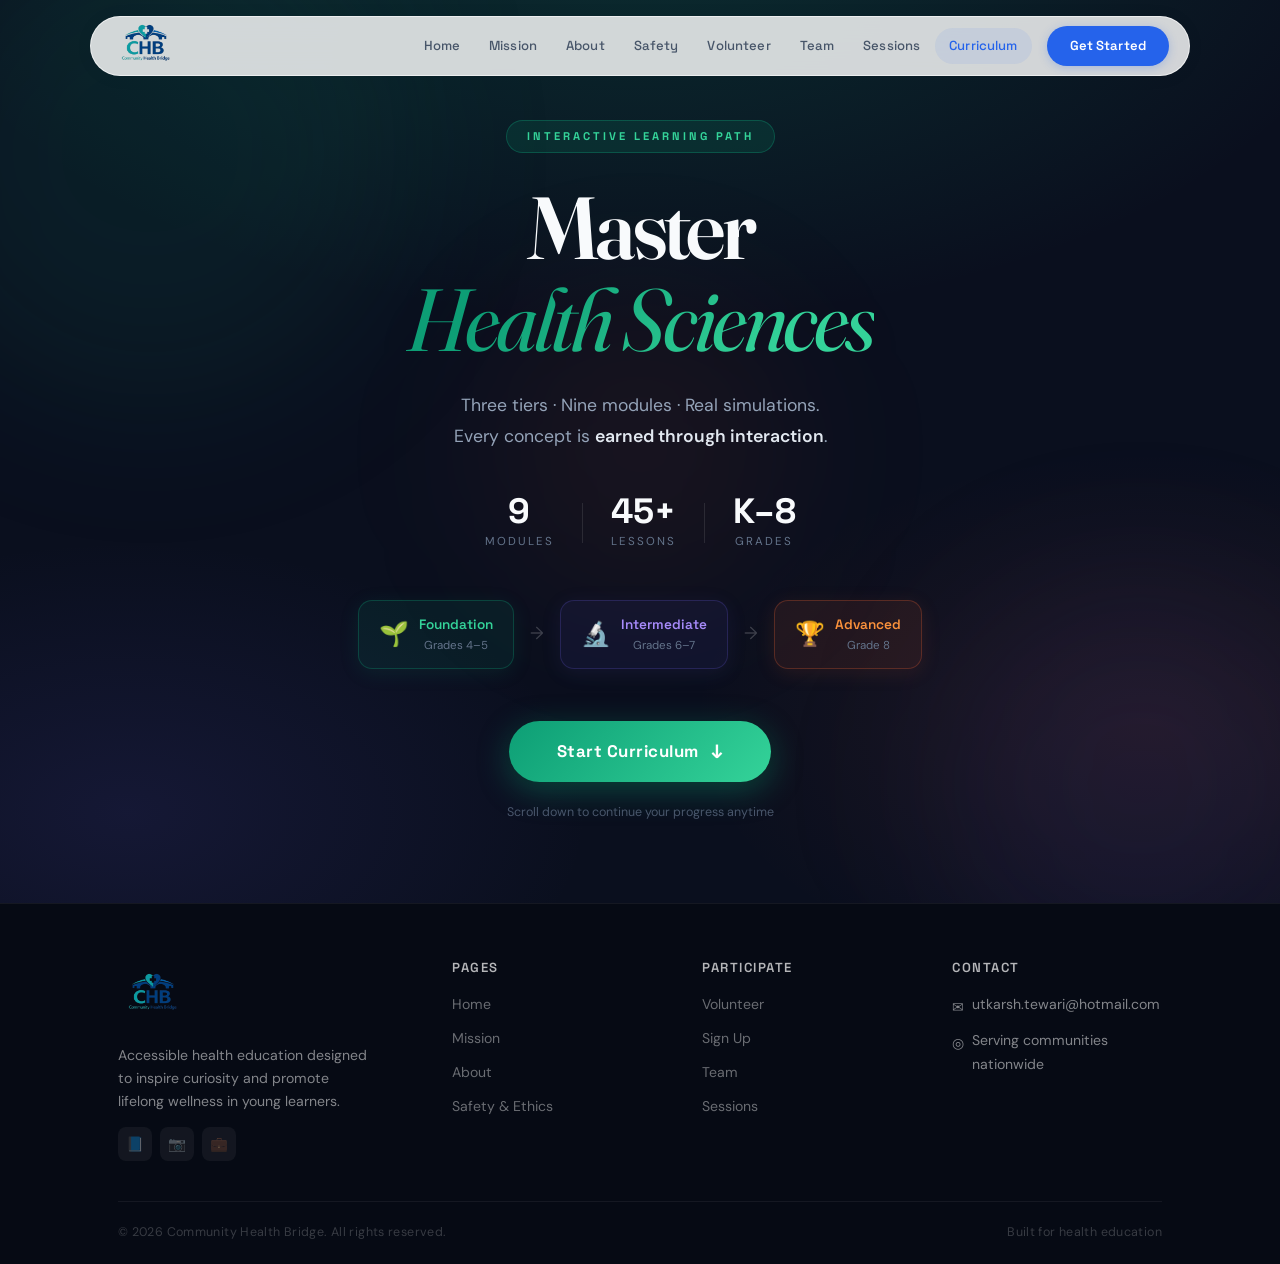
==== commit dd3f6f68: "git push fix mobile usage -- UI change" ====
--- a/curriculum.html
+++ b/curriculum.html
@@ -91,6 +91,7 @@
   <div class="curr-xp-bar" id="xp-bar" hidden>
     <div class="container curr-xp-inner">
       <div class="curr-xp-left">
+        <a href="index.html" class="curr-home-btn">← Home</a>
         <span class="curr-xp-icon">⚡</span>
         <span class="curr-xp-label">XP: <strong id="xp-count">0</strong></span>
       </div>
--- a/styles.css
+++ b/styles.css
@@ -1560,53 +1560,50 @@
     display: flex;
   }
 
-  /* Bottom sheet navigation */
+  /* Dropdown below the pill — position:absolute so it's not trapped by navbar's transform */
   .nav-menu {
-    position: fixed;
-    bottom: -100%;
+    position: absolute;
+    top: calc(100% + 10px);
     left: 0;
     right: 0;
     width: 100%;
     height: auto;
-    max-height: 80vh;
     background: var(--white);
     flex-direction: column;
     align-items: stretch;
-    padding: 0 16px max(32px, env(safe-area-inset-bottom));
-    gap: 4px;
-    border-radius: 24px 24px 0 0;
-    box-shadow: 0 -8px 60px rgba(0, 0, 0, 0.14);
-    transition: bottom 0.38s cubic-bezier(0.4, 0, 0.2, 1);
+    padding: 0 10px;
+    gap: 3px;
+    border-radius: 20px;
+    box-shadow: 0 12px 40px rgba(0, 0, 0, 0.14), 0 2px 8px rgba(0,0,0,0.06);
+    border: 1px solid rgba(0, 0, 0, 0.06);
+    /* hidden state */
+    max-height: 0;
+    overflow: hidden;
+    opacity: 0;
+    pointer-events: none;
+    transition: max-height 0.35s cubic-bezier(0.4, 0, 0.2, 1),
+                opacity 0.25s ease,
+                padding 0.3s ease;
     z-index: 1001;
+  }
+
+  .nav-menu.open {
+    max-height: 520px;
+    padding: 10px 10px 12px;
+    opacity: 1;
+    pointer-events: auto;
     overflow-y: auto;
-    -webkit-overflow-scrolling: touch;
-  }
-
-  /* Drag handle */
-  .nav-menu::before {
-    content: '';
-    display: block;
-    width: 36px;
-    height: 4px;
-    background: rgba(0, 0, 0, 0.1);
-    border-radius: 100px;
-    margin: 14px auto 10px;
-    flex-shrink: 0;
-  }
-
-  .nav-menu.open {
-    bottom: 0;
   }
 
   .nav-link {
     color: var(--gray-700);
     width: 100%;
-    padding: 14px 16px;
+    padding: 12px 14px;
     border-radius: 12px;
-    min-height: 52px;
+    min-height: 48px;
     display: flex;
     align-items: center;
-    font-size: 1rem;
+    font-size: 0.95rem;
     font-weight: 500;
   }
 
@@ -1618,16 +1615,18 @@
 
   .nav-cta {
     margin-left: 0;
-    margin-top: 8px;
+    margin-top: 6px;
     width: 100%;
     text-align: center;
+    display: flex;
     justify-content: center;
     background: var(--blue);
     color: var(--white);
     border-color: transparent;
-    min-height: 52px;
-    border-radius: 14px;
-    font-size: 1rem;
+    min-height: 48px;
+    border-radius: 12px;
+    font-size: 0.95rem;
+    align-items: center;
   }
 
   .hero--home .container {
@@ -1737,6 +1736,21 @@
   }
 }
 
+/* ============================================
+   MOBILE NAVBAR FIX
+   ============================================ */
+@media (max-width: 768px) {
+  /* Shrink logo so it fits the pill, allow dropdown to overflow below */
+  .navbar {
+    height: 56px;
+    overflow: visible;
+  }
+
+  .logo-img {
+    height: 44px;
+  }
+}
+
 @media (max-width: 480px) {
   .navbar {
     width: calc(100% - 24px);
--- a/curriculum.css
+++ b/curriculum.css
@@ -8,12 +8,33 @@
   color: #e2e8f0;
 }
 
-/* Hide the shared navbar entirely on curriculum page */
-.curriculum-page .navbar { display: none !important; }
+/* Navbar hidden after Start is clicked (toggled via JS) */
 
 .curriculum-page .footer {
   background: #060a14;
   border-top: 1px solid rgba(255,255,255,0.06);
+}
+
+/* Home button: inline inside XP bar */
+.curr-home-btn {
+  display: inline-flex;
+  align-items: center;
+  padding: 4px 10px;
+  background: rgba(255,255,255,0.07);
+  border: 1px solid rgba(255,255,255,0.12);
+  border-radius: 100px;
+  color: #94a3b8;
+  font-family: var(--font-display);
+  font-size: 0.75rem;
+  font-weight: 600;
+  text-decoration: none;
+  white-space: nowrap;
+  transition: color 0.2s, border-color 0.2s, background 0.2s;
+}
+.curr-home-btn:hover {
+  color: #e2e8f0;
+  border-color: rgba(255,255,255,0.25);
+  background: rgba(255,255,255,0.12);
 }
 
 /* XP bar: fixed at very top, full width */
@@ -323,8 +344,8 @@
 .curr-xp-left {
   display: flex;
   align-items: center;
-  gap: 8px;
-  min-width: 100px;
+  gap: 10px;
+  min-width: 160px;
 }
 
 .curr-xp-icon {
@@ -415,9 +436,12 @@
   z-index: 1;
 }
 
-.tier-t1 .tier-banner { background: linear-gradient(180deg, rgba(13,158,117,0.12) 0%, transparent 100%); }
-.tier-t2 .tier-banner { background: linear-gradient(180deg, rgba(83,74,183,0.12) 0%, transparent 100%); }
-.tier-t3 .tier-banner { background: linear-gradient(180deg, rgba(216,90,48,0.12) 0%, transparent 100%); }
+.tier-t1 { background: rgba(13,158,117,0.06); border-top: 2px solid rgba(13,158,117,0.3); border-bottom: 1px solid rgba(13,158,117,0.1); }
+.tier-t2 { background: rgba(83,74,183,0.09); border-top: 2px solid rgba(83,74,183,0.35); border-bottom: 1px solid rgba(83,74,183,0.12); }
+.tier-t3 { background: rgba(216,90,48,0.10); border-top: 2px solid rgba(216,90,48,0.4); border-bottom: 1px solid rgba(216,90,48,0.14); }
+.tier-t1 .tier-banner { background: linear-gradient(180deg, rgba(13,158,117,0.18) 0%, transparent 100%); }
+.tier-t2 .tier-banner { background: linear-gradient(180deg, rgba(83,74,183,0.2) 0%, transparent 100%); }
+.tier-t3 .tier-banner { background: linear-gradient(180deg, rgba(216,90,48,0.22) 0%, transparent 100%); }
 
 .tier-badge {
   display: inline-flex;
@@ -529,8 +553,8 @@
   margin: 0 0 32px;
 }
 
-.lesson-node-wrapper:nth-child(even) { justify-content: flex-end; padding-right: 48px; }
-.lesson-node-wrapper:nth-child(odd)  { justify-content: flex-start; padding-left: 48px; }
+.lesson-node-wrapper.lnw-even { justify-content: flex-end; padding-right: 48px; }
+.lesson-node-wrapper.lnw-odd  { justify-content: flex-start; padding-left: 48px; }
 
 .lesson-node {
   display: flex;
@@ -560,101 +584,28 @@
   flex-shrink: 0;
 }
 
-/* Tier colour schemes for lesson circles */
-.tier-t1 .lesson-node-circle {
-  background: linear-gradient(135deg, #064e3b, #065f46);
-  border: 2.5px solid rgba(13,158,117,0.35);
-}
-.tier-t1 .lesson-node:not(.locked):hover .lesson-node-circle {
-  border-color: #0D9E75;
-  box-shadow: 0 0 0 7px rgba(13,158,117,0.12), 0 6px 20px rgba(13,158,117,0.3);
-}
-.tier-t1 .lesson-node.completed .lesson-node-circle {
-  background: linear-gradient(135deg, #0D9E75, #34d399);
-  border-color: #34d399;
-  box-shadow: 0 0 0 5px rgba(13,158,117,0.15), 0 4px 16px rgba(13,158,117,0.3);
-}
-
-.tier-t2 .lesson-node-circle {
-  background: linear-gradient(135deg, #1e1b4b, #312e81);
-  border: 2.5px solid rgba(83,74,183,0.35);
-}
-.tier-t2 .lesson-node:not(.locked):hover .lesson-node-circle {
-  border-color: #534AB7;
-  box-shadow: 0 0 0 7px rgba(83,74,183,0.12), 0 6px 20px rgba(83,74,183,0.3);
-}
-.tier-t2 .lesson-node.completed .lesson-node-circle {
-  background: linear-gradient(135deg, #534AB7, #a78bfa);
-  border-color: #a78bfa;
-  box-shadow: 0 0 0 5px rgba(83,74,183,0.15), 0 4px 16px rgba(83,74,183,0.3);
-}
-
-.tier-t3 .lesson-node-circle {
-  background: linear-gradient(135deg, #431407, #7c2d12);
-  border: 2.5px solid rgba(216,90,48,0.35);
-}
-.tier-t3 .lesson-node:not(.locked):hover .lesson-node-circle {
-  border-color: #D85A30;
-  box-shadow: 0 0 0 7px rgba(216,90,48,0.12), 0 6px 20px rgba(216,90,48,0.3);
-}
-.tier-t3 .lesson-node.completed .lesson-node-circle {
-  background: linear-gradient(135deg, #D85A30, #fb923c);
-  border-color: #fb923c;
-  box-shadow: 0 0 0 5px rgba(216,90,48,0.15), 0 4px 16px rgba(216,90,48,0.3);
+/* Per-module colours applied via inline style from JS (background, border, box-shadow).
+   Hover and current-glow use CSS custom properties set on the element. */
+.lesson-node:not(.locked):hover .lesson-node-circle {
+  filter: brightness(1.15);
+  box-shadow: 0 0 0 7px var(--node-glow-faint, rgba(255,255,255,0.08)),
+              0 6px 20px var(--node-glow, rgba(255,255,255,0.2)) !important;
 }
 
 /* Current lesson (next-to-complete): bright glow pulse */
-.tier-t1 .lesson-node:not(.locked):not(.completed) .lesson-node-circle {
-  background: linear-gradient(135deg, #0a7a5a, #0D9E75) !important;
-  border-color: #34d399 !important;
-  animation: currentGlowT1 2s ease-in-out infinite;
-}
-@keyframes currentGlowT1 {
+.lesson-node:not(.locked):not(.completed) .lesson-node-circle {
+  animation: currentGlow 2s ease-in-out infinite;
+}
+@keyframes currentGlow {
   0%, 100% {
-    box-shadow: 0 0 0 0 rgba(13,158,117,0.7),
-                0 0 20px rgba(13,158,117,0.4),
-                0 0 40px rgba(13,158,117,0.15);
+    box-shadow: 0 0 0 0 var(--node-glow, rgba(255,255,255,0.7)),
+                0 0 20px var(--node-glow, rgba(255,255,255,0.4)),
+                0 0 40px var(--node-glow-faint, rgba(255,255,255,0.15));
   }
   50% {
-    box-shadow: 0 0 0 12px rgba(13,158,117,0),
-                0 0 30px rgba(13,158,117,0.6),
-                0 0 60px rgba(13,158,117,0.25);
-  }
-}
-
-.tier-t2 .lesson-node:not(.locked):not(.completed) .lesson-node-circle {
-  background: linear-gradient(135deg, #3730a3, #534AB7) !important;
-  border-color: #a78bfa !important;
-  animation: currentGlowT2 2s ease-in-out infinite;
-}
-@keyframes currentGlowT2 {
-  0%, 100% {
-    box-shadow: 0 0 0 0 rgba(83,74,183,0.7),
-                0 0 20px rgba(83,74,183,0.4),
-                0 0 40px rgba(83,74,183,0.15);
-  }
-  50% {
-    box-shadow: 0 0 0 12px rgba(83,74,183,0),
-                0 0 30px rgba(83,74,183,0.6),
-                0 0 60px rgba(83,74,183,0.25);
-  }
-}
-
-.tier-t3 .lesson-node:not(.locked):not(.completed) .lesson-node-circle {
-  background: linear-gradient(135deg, #b83a18, #D85A30) !important;
-  border-color: #fb923c !important;
-  animation: currentGlowT3 2s ease-in-out infinite;
-}
-@keyframes currentGlowT3 {
-  0%, 100% {
-    box-shadow: 0 0 0 0 rgba(216,90,48,0.7),
-                0 0 20px rgba(216,90,48,0.4),
-                0 0 40px rgba(216,90,48,0.15);
-  }
-  50% {
-    box-shadow: 0 0 0 12px rgba(216,90,48,0),
-                0 0 30px rgba(216,90,48,0.6),
-                0 0 60px rgba(216,90,48,0.25);
+    box-shadow: 0 0 0 12px transparent,
+                0 0 30px var(--node-glow, rgba(255,255,255,0.6)),
+                0 0 60px var(--node-glow, rgba(255,255,255,0.25));
   }
 }
 
